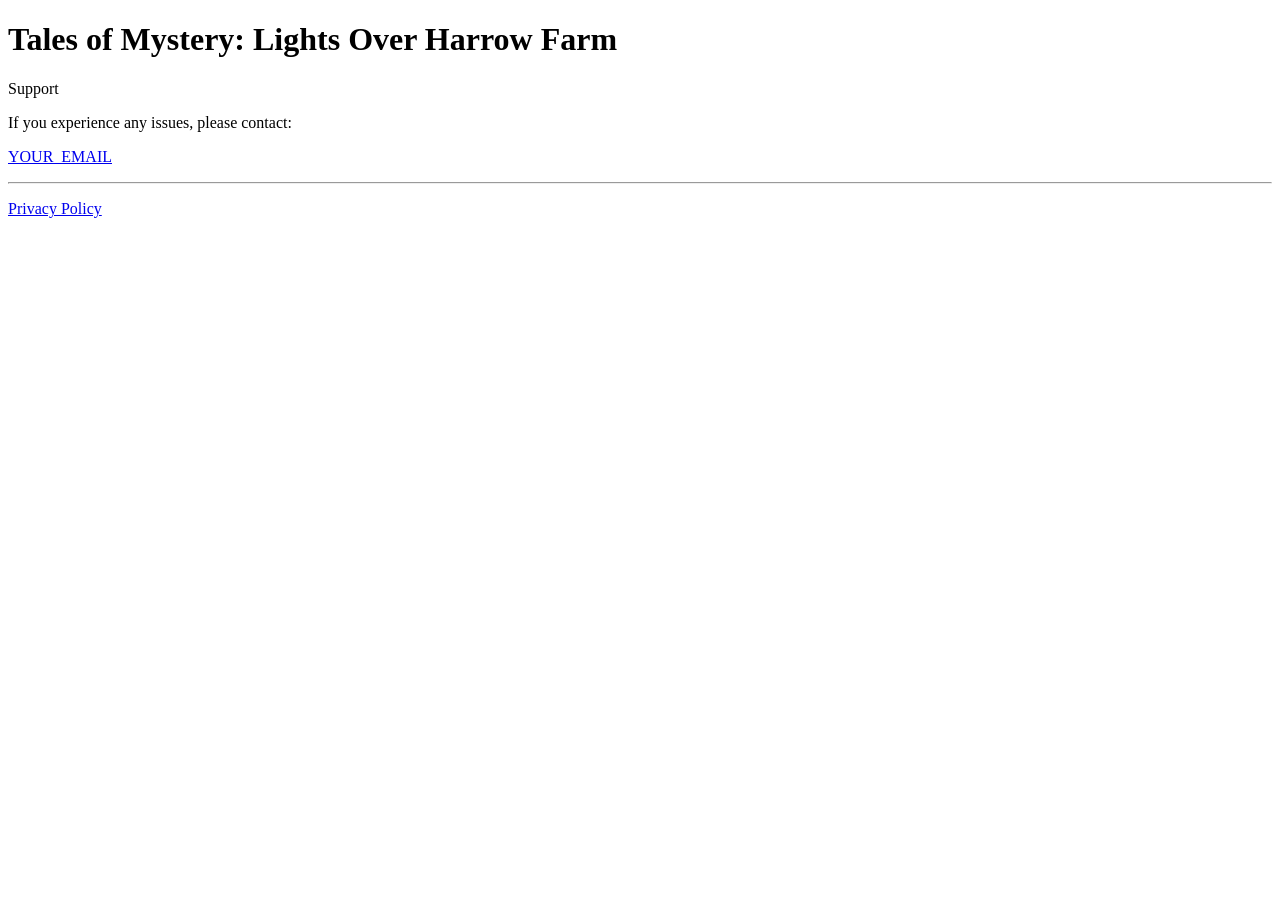
==== index.html @ 61aac612 "Update index.html" ====
<!DOCTYPE html>
<html>
<head>
<meta charset="UTF-8">
<title>Lights Over Harrow Farm Support</title>
</head>
<body>

<h1>Tales of Mystery: Lights Over Harrow Farm</h1>

<p>Support</p>

<p>If you experience any issues, please contact:</p>

<p><a href="mailto:YOUR_EMAIL">YOUR_EMAIL</a></p>

<hr>

<p><a href="privacy.html">Privacy Policy</a></p>

</body>
</html>
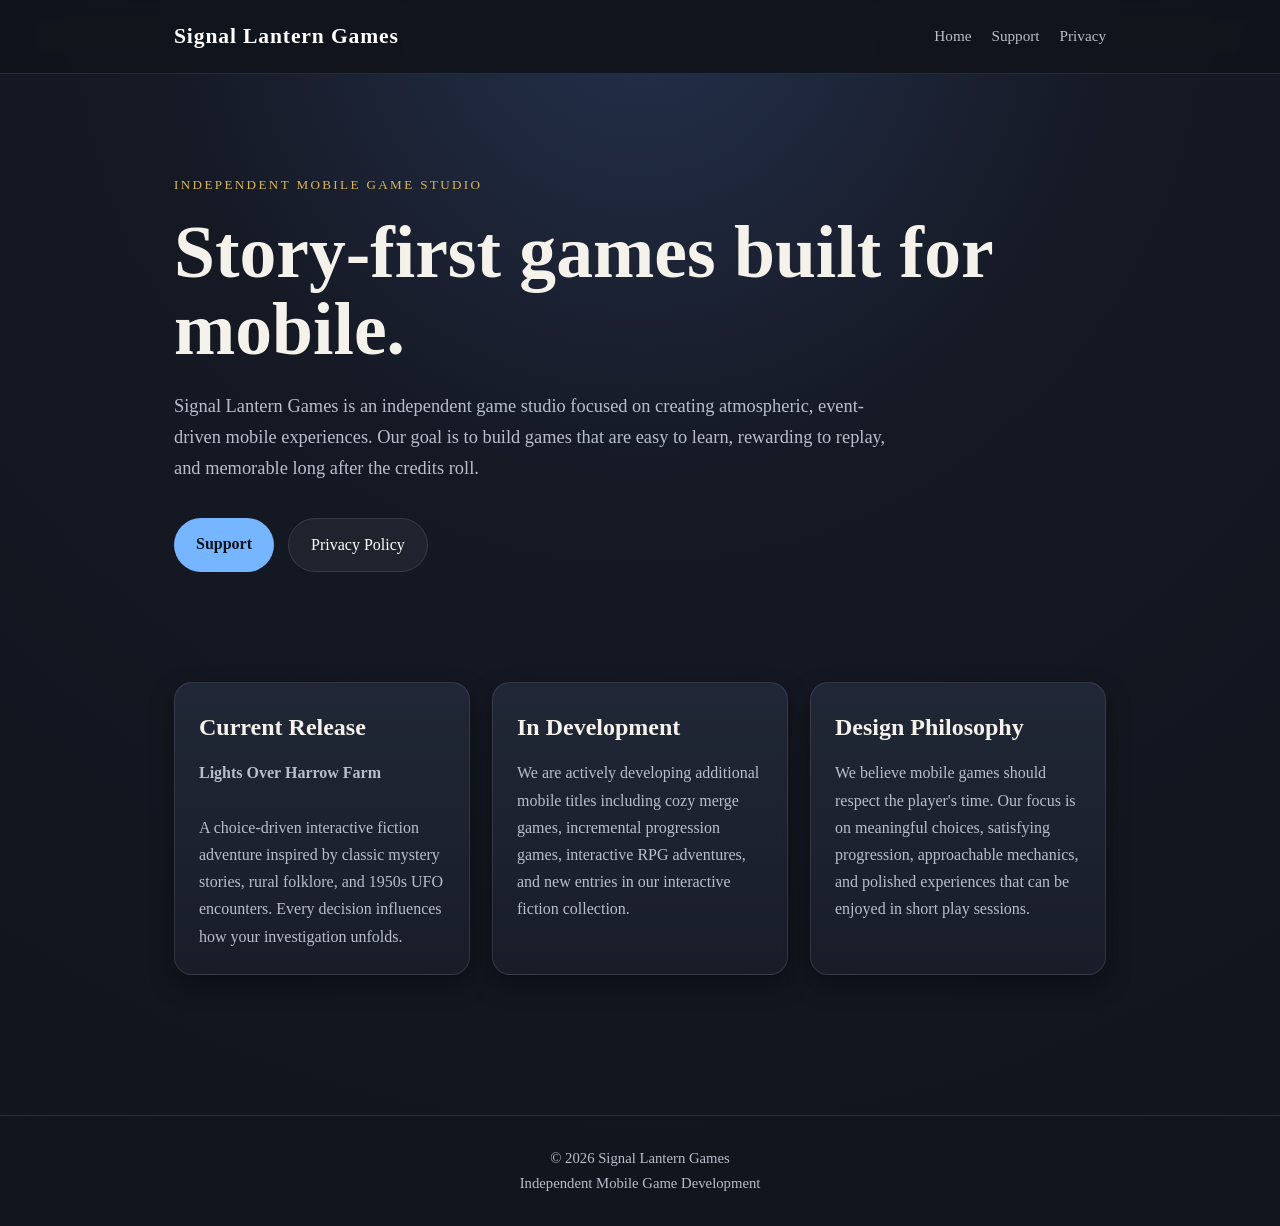
==== commit 6d7092c6: "Update index.html" ====
--- a/index.html
+++ b/index.html
@@ -1,23 +1,112 @@
 <!DOCTYPE html>
-<html>
+<html lang="en">
+
 <head>
-<meta charset="UTF-8">
-<title>Lights Over Harrow Farm Support</title>
+    <meta charset="UTF-8">
+    <meta name="viewport" content="width=device-width, initial-scale=1.0">
+
+    <title>Signal Lantern Games</title>
+
+    <link rel="stylesheet" href="styles.css">
 </head>
+
 <body>
 
-<h1>Tales of Mystery: Lights Over Harrow Farm</h1>
+    <header class="site-header">
+        <nav class="nav">
 
-<p>Support</p>
+            <a class="brand" href="index.html">
+                Signal Lantern Games
+            </a>
 
-<p>If you experience any issues, please contact:</p>
+            <div class="nav-links">
+                <a href="index.html">Home</a>
+                <a href="support.html">Support</a>
+                <a href="privacy.html">Privacy</a>
+            </div>
 
-<p><a href="mailto:YOUR_EMAIL">YOUR_EMAIL</a></p>
+        </nav>
+    </header>
 
-<hr>
+    <main class="container">
 
-<p><a href="privacy.html">Privacy Policy</a></p>
+        <section class="hero">
+
+            <div class="hero-tag">
+                Independent Mobile Game Studio
+            </div>
+
+            <h1>
+                Story-first games built for mobile.
+            </h1>
+
+            <p>
+                Signal Lantern Games is an independent game studio focused on creating
+                atmospheric, event-driven mobile experiences. Our goal is to build games
+                that are easy to learn, rewarding to replay, and memorable long after the
+                credits roll.
+            </p>
+
+            <div class="button-row">
+                <a class="button primary" href="support.html">
+                    Support
+                </a>
+
+                <a class="button" href="privacy.html">
+                    Privacy Policy
+                </a>
+            </div>
+
+        </section>
+
+        <section class="card-grid">
+
+            <article class="card">
+                <h2>Current Release</h2>
+
+                <p>
+                    <strong>Lights Over Harrow Farm</strong><br><br>
+
+                    A choice-driven interactive fiction adventure inspired by
+                    classic mystery stories, rural folklore, and 1950s UFO
+                    encounters. Every decision influences how your investigation
+                    unfolds.
+                </p>
+            </article>
+
+            <article class="card">
+                <h2>In Development</h2>
+
+                <p>
+                    We are actively developing additional mobile titles including
+                    cozy merge games, incremental progression games, interactive
+                    RPG adventures, and new entries in our interactive fiction
+                    collection.
+                </p>
+            </article>
+
+            <article class="card">
+                <h2>Design Philosophy</h2>
+
+                <p>
+                    We believe mobile games should respect the player's time.
+                    Our focus is on meaningful choices, satisfying progression,
+                    approachable mechanics, and polished experiences that can be
+                    enjoyed in short play sessions.
+                </p>
+            </article>
+
+        </section>
+
+    </main>
+
+    <footer>
+
+        © 2026 Signal Lantern Games<br>
+        Independent Mobile Game Development
+
+    </footer>
 
 </body>
+
 </html>
- 
--- a/styles.css
+++ b/styles.css
@@ -0,0 +1,286 @@
+/* ============================================================
+   Signal Lantern Games
+   Shared stylesheet
+   ============================================================ */
+
+:root {
+    --bg: #11141c;
+    --bg-alt: #181d28;
+    --panel: #202736;
+
+    --text: #f4f2ea;
+    --text-muted: #b8becb;
+
+    --accent: #76b5ff;
+    --accent-hover: #95c8ff;
+    --gold: #d8b65b;
+
+    --border: rgba(255,255,255,0.10);
+    --shadow: rgba(0,0,0,0.35);
+
+    --content-width: 980px;
+    --reading-width: 760px;
+}
+
+* {
+    margin: 0;
+    padding: 0;
+    box-sizing: border-box;
+}
+
+html {
+    scroll-behavior: smooth;
+}
+
+body {
+    font-family: Georgia, "Times New Roman", serif;
+    background:
+        radial-gradient(circle at top, #24304b 0%, #151924 35%, var(--bg) 100%);
+    color: var(--text);
+    line-height: 1.7;
+    min-height: 100vh;
+}
+
+/* ============================================================
+   Links
+   ============================================================ */
+
+a {
+    color: var(--accent);
+    text-decoration: none;
+    transition: color .2s ease;
+}
+
+a:hover {
+    color: var(--accent-hover);
+}
+
+/* ============================================================
+   Header
+   ============================================================ */
+
+.site-header {
+    border-bottom: 1px solid var(--border);
+    background: rgba(17,20,28,.92);
+    backdrop-filter: blur(8px);
+    position: sticky;
+    top: 0;
+    z-index: 100;
+}
+
+.nav {
+    max-width: var(--content-width);
+    margin: auto;
+    padding: 18px 24px;
+
+    display: flex;
+    justify-content: space-between;
+    align-items: center;
+}
+
+.brand {
+    color: white;
+    font-size: 1.35rem;
+    font-weight: bold;
+    letter-spacing: .04em;
+}
+
+.nav-links {
+    display: flex;
+    gap: 20px;
+}
+
+.nav-links a {
+    color: var(--text-muted);
+    font-size: .95rem;
+}
+
+.nav-links a:hover {
+    color: white;
+}
+
+/* ============================================================
+   Layout
+   ============================================================ */
+
+.container {
+    max-width: var(--content-width);
+    margin: auto;
+    padding: 60px 24px;
+}
+
+.reading {
+    max-width: var(--reading-width);
+}
+
+/* ============================================================
+   Hero
+   ============================================================ */
+
+.hero {
+    padding: 40px 0 60px;
+}
+
+.hero-tag {
+    color: var(--gold);
+    text-transform: uppercase;
+    letter-spacing: .18em;
+    font-size: .82rem;
+    margin-bottom: 18px;
+}
+
+.hero h1 {
+    font-size: clamp(2.4rem, 6vw, 4.6rem);
+    line-height: 1.05;
+    margin-bottom: 22px;
+}
+
+.hero p {
+    color: var(--text-muted);
+    max-width: 720px;
+    font-size: 1.15rem;
+}
+
+/* ============================================================
+   Buttons
+   ============================================================ */
+
+.button-row {
+    display: flex;
+    flex-wrap: wrap;
+    gap: 14px;
+    margin-top: 34px;
+}
+
+.button {
+    display: inline-block;
+    padding: 12px 22px;
+    border-radius: 999px;
+
+    border: 1px solid var(--border);
+
+    background: rgba(255,255,255,.05);
+
+    color: white;
+
+    transition: .2s;
+}
+
+.button:hover {
+    background: rgba(255,255,255,.10);
+}
+
+.button.primary {
+    background: var(--accent);
+    color: #071019;
+    font-weight: bold;
+    border: none;
+}
+
+.button.primary:hover {
+    background: var(--accent-hover);
+}
+
+/* ============================================================
+   Cards
+   ============================================================ */
+
+.card-grid {
+    display: grid;
+    grid-template-columns: repeat(auto-fit, minmax(260px,1fr));
+    gap: 22px;
+
+    margin-top: 50px;
+}
+
+.card {
+    background: linear-gradient(
+        180deg,
+        var(--panel),
+        var(--bg-alt)
+    );
+
+    border: 1px solid var(--border);
+
+    border-radius: 18px;
+
+    padding: 24px;
+
+    box-shadow: 0 10px 25px var(--shadow);
+}
+
+.card h2 {
+    margin-bottom: 12px;
+}
+
+.card p {
+    color: var(--text-muted);
+}
+
+/* ============================================================
+   Content Pages
+   ============================================================ */
+
+.content h1 {
+    margin-bottom: 20px;
+    font-size: 2.5rem;
+}
+
+.content h2 {
+    margin-top: 36px;
+    margin-bottom: 12px;
+}
+
+.content p,
+.content li {
+    color: var(--text-muted);
+}
+
+.content ul {
+    padding-left: 24px;
+    margin-top: 12px;
+}
+
+.content li {
+    margin-bottom: 8px;
+}
+
+/* ============================================================
+   Footer
+   ============================================================ */
+
+footer {
+    margin-top: 80px;
+
+    border-top: 1px solid var(--border);
+
+    text-align: center;
+
+    color: var(--text-muted);
+
+    padding: 30px 20px;
+
+    font-size: .92rem;
+}
+
+/* ============================================================
+   Responsive
+   ============================================================ */
+
+@media (max-width: 700px) {
+
+    .nav {
+        flex-direction: column;
+        gap: 16px;
+    }
+
+    .nav-links {
+        justify-content: center;
+        flex-wrap: wrap;
+    }
+
+    .hero h1 {
+        font-size: 2.6rem;
+    }
+
+}
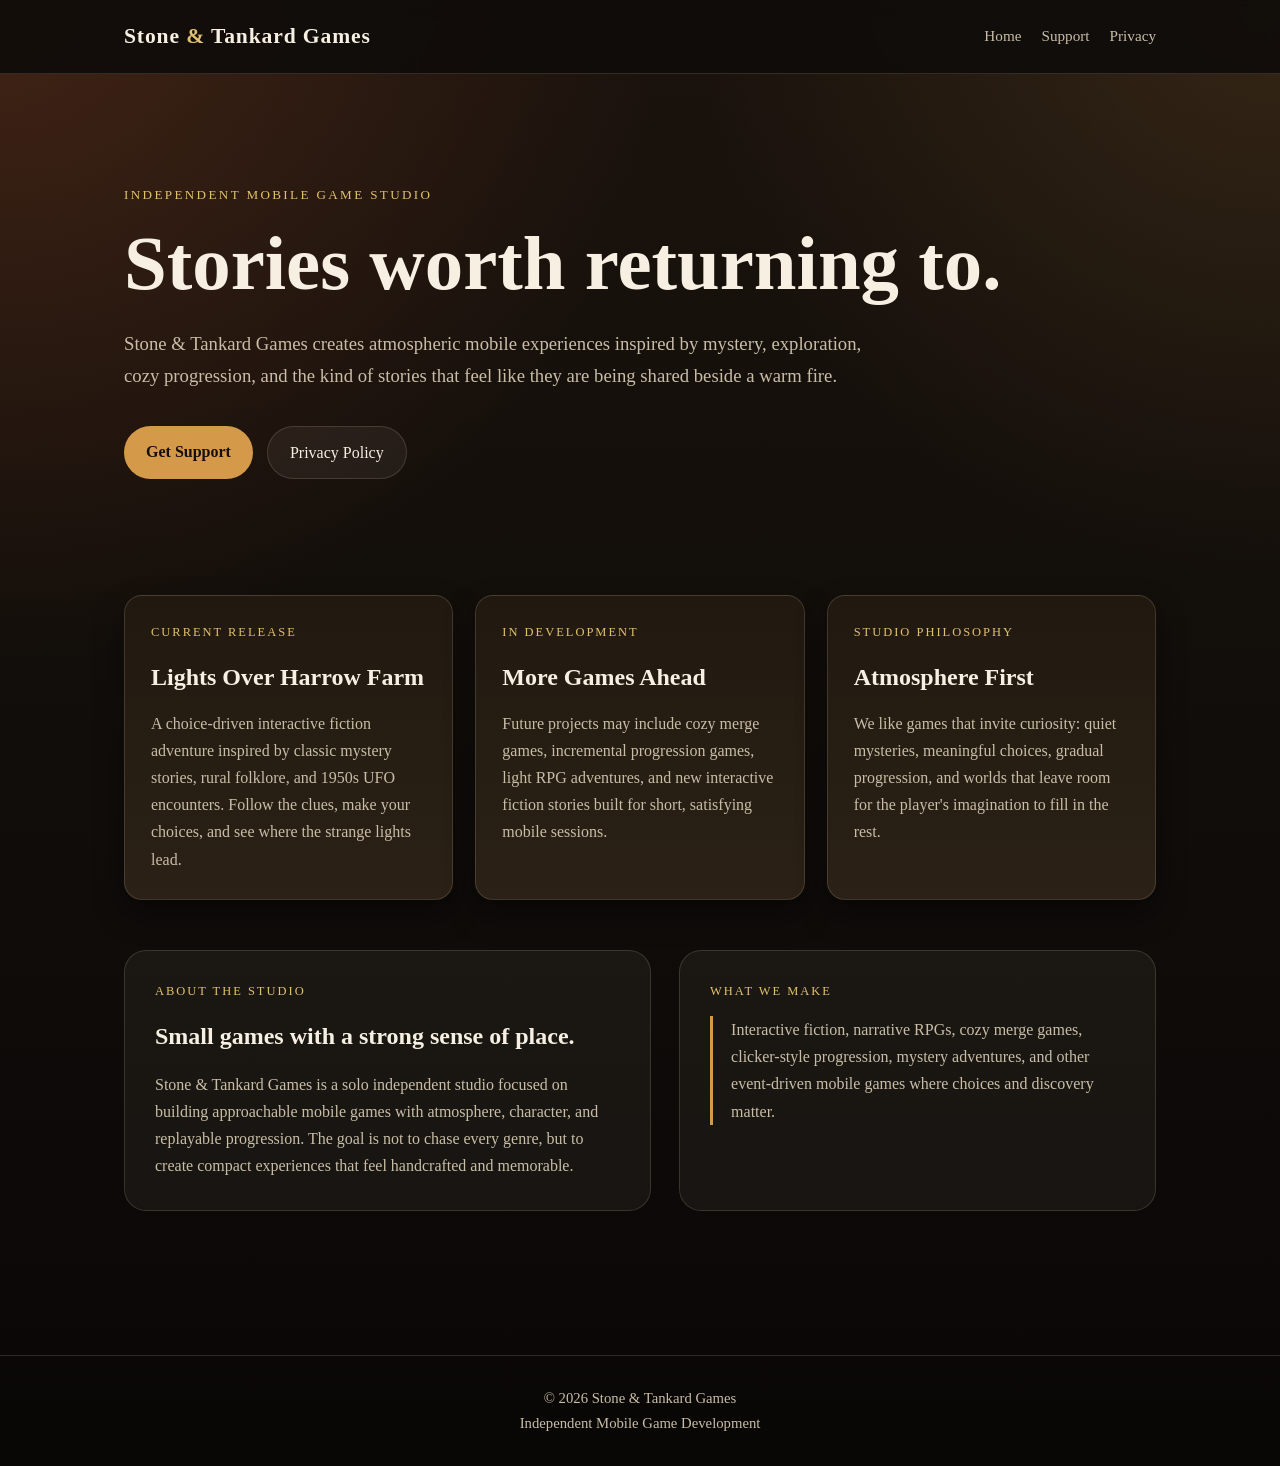
==== commit 8d98f249: "Update index.html" ====
--- a/index.html
+++ b/index.html
@@ -5,8 +5,15 @@
     <meta charset="UTF-8">
     <meta name="viewport" content="width=device-width, initial-scale=1.0">
 
-    <title>Signal Lantern Games</title>
+    <title>Stone &amp; Tankard Games | Independent Mobile Games</title>
 
+    <meta name="description" content="Stone & Tankard Games is an independent mobile game studio creating atmospheric, story-driven, and progression-focused games.">
+    <meta property="og:title" content="Stone & Tankard Games">
+    <meta property="og:description" content="Independent mobile games inspired by mystery, exploration, storytelling, and cozy progression.">
+    <meta property="og:type" content="website">
+    <meta property="og:url" content="https://stoneandtankard.com/">
+
+    <link rel="canonical" href="https://stoneandtankard.com/">
     <link rel="stylesheet" href="styles.css">
 </head>
 
@@ -16,7 +23,7 @@
         <nav class="nav">
 
             <a class="brand" href="index.html">
-                Signal Lantern Games
+                Stone <span>&amp;</span> Tankard Games
             </a>
 
             <div class="nav-links">
@@ -37,19 +44,18 @@
             </div>
 
             <h1>
-                Story-first games built for mobile.
+                Stories worth returning to.
             </h1>
 
             <p>
-                Signal Lantern Games is an independent game studio focused on creating
-                atmospheric, event-driven mobile experiences. Our goal is to build games
-                that are easy to learn, rewarding to replay, and memorable long after the
-                credits roll.
+                Stone &amp; Tankard Games creates atmospheric mobile experiences inspired by
+                mystery, exploration, cozy progression, and the kind of stories that feel
+                like they are being shared beside a warm fire.
             </p>
 
             <div class="button-row">
                 <a class="button primary" href="support.html">
-                    Support
+                    Get Support
                 </a>
 
                 <a class="button" href="privacy.html">
@@ -62,49 +68,75 @@
         <section class="card-grid">
 
             <article class="card">
-                <h2>Current Release</h2>
+                <div class="section-label">Current Release</div>
+
+                <h2>Lights Over Harrow Farm</h2>
 
                 <p>
-                    <strong>Lights Over Harrow Farm</strong><br><br>
-
-                    A choice-driven interactive fiction adventure inspired by
-                    classic mystery stories, rural folklore, and 1950s UFO
-                    encounters. Every decision influences how your investigation
-                    unfolds.
+                    A choice-driven interactive fiction adventure inspired by classic mystery
+                    stories, rural folklore, and 1950s UFO encounters. Follow the clues,
+                    make your choices, and see where the strange lights lead.
                 </p>
             </article>
 
             <article class="card">
-                <h2>In Development</h2>
+                <div class="section-label">In Development</div>
+
+                <h2>More Games Ahead</h2>
 
                 <p>
-                    We are actively developing additional mobile titles including
-                    cozy merge games, incremental progression games, interactive
-                    RPG adventures, and new entries in our interactive fiction
-                    collection.
+                    Future projects may include cozy merge games, incremental progression
+                    games, light RPG adventures, and new interactive fiction stories built
+                    for short, satisfying mobile sessions.
                 </p>
             </article>
 
             <article class="card">
-                <h2>Design Philosophy</h2>
+                <div class="section-label">Studio Philosophy</div>
+
+                <h2>Atmosphere First</h2>
 
                 <p>
-                    We believe mobile games should respect the player's time.
-                    Our focus is on meaningful choices, satisfying progression,
-                    approachable mechanics, and polished experiences that can be
-                    enjoyed in short play sessions.
+                    We like games that invite curiosity: quiet mysteries, meaningful choices,
+                    gradual progression, and worlds that leave room for the player's
+                    imagination to fill in the rest.
                 </p>
             </article>
+
+        </section>
+
+        <section class="split-section">
+
+            <div class="feature-panel">
+                <div class="section-label">About the Studio</div>
+
+                <h2>Small games with a strong sense of place.</h2>
+
+                <p>
+                    Stone &amp; Tankard Games is a solo independent studio focused on building
+                    approachable mobile games with atmosphere, character, and replayable
+                    progression. The goal is not to chase every genre, but to create compact
+                    experiences that feel handcrafted and memorable.
+                </p>
+            </div>
+
+            <div class="feature-panel">
+                <div class="section-label">What We Make</div>
+
+                <p class="callout">
+                    Interactive fiction, narrative RPGs, cozy merge games, clicker-style
+                    progression, mystery adventures, and other event-driven mobile games
+                    where choices and discovery matter.
+                </p>
+            </div>
 
         </section>
 
     </main>
 
     <footer>
-
-        © 2026 Signal Lantern Games<br>
+        © 2026 Stone &amp; Tankard Games<br>
         Independent Mobile Game Development
-
     </footer>
 
 </body>
--- a/styles.css
+++ b/styles.css
@@ -1,25 +1,27 @@
 /* ============================================================
-   Signal Lantern Games
+   Stone & Tankard Games
    Shared stylesheet
    ============================================================ */
 
 :root {
-    --bg: #11141c;
-    --bg-alt: #181d28;
-    --panel: #202736;
-
-    --text: #f4f2ea;
-    --text-muted: #b8becb;
-
-    --accent: #76b5ff;
-    --accent-hover: #95c8ff;
-    --gold: #d8b65b;
-
-    --border: rgba(255,255,255,0.10);
-    --shadow: rgba(0,0,0,0.35);
-
-    --content-width: 980px;
-    --reading-width: 760px;
+    --bg: #100d0a;
+    --bg-alt: #17120d;
+    --panel: #211910;
+    --panel-soft: #2b2116;
+
+    --text: #f6efe2;
+    --text-muted: #c9bda7;
+
+    --accent: #d49a4a;
+    --accent-hover: #efb968;
+    --gold: #e2c16f;
+    --ember: #a64f2a;
+
+    --border: rgba(255, 239, 210, 0.14);
+    --shadow: rgba(0, 0, 0, 0.42);
+
+    --content-width: 1080px;
+    --reading-width: 780px;
 }
 
 * {
@@ -35,7 +37,9 @@
 body {
     font-family: Georgia, "Times New Roman", serif;
     background:
-        radial-gradient(circle at top, #24304b 0%, #151924 35%, var(--bg) 100%);
+        radial-gradient(circle at top left, rgba(166, 79, 42, 0.28), transparent 34%),
+        radial-gradient(circle at top right, rgba(212, 154, 74, 0.14), transparent 30%),
+        linear-gradient(180deg, #1b130d 0%, var(--bg) 55%, #090706 100%);
     color: var(--text);
     line-height: 1.7;
     min-height: 100vh;
@@ -48,7 +52,7 @@
 a {
     color: var(--accent);
     text-decoration: none;
-    transition: color .2s ease;
+    transition: color 0.2s ease, background 0.2s ease, border-color 0.2s ease;
 }
 
 a:hover {
@@ -61,7 +65,7 @@
 
 .site-header {
     border-bottom: 1px solid var(--border);
-    background: rgba(17,20,28,.92);
+    background: rgba(16, 13, 10, 0.92);
     backdrop-filter: blur(8px);
     position: sticky;
     top: 0;
@@ -72,17 +76,20 @@
     max-width: var(--content-width);
     margin: auto;
     padding: 18px 24px;
-
     display: flex;
     justify-content: space-between;
     align-items: center;
 }
 
 .brand {
-    color: white;
+    color: var(--text);
     font-size: 1.35rem;
     font-weight: bold;
-    letter-spacing: .04em;
+    letter-spacing: 0.04em;
+}
+
+.brand span {
+    color: var(--gold);
 }
 
 .nav-links {
@@ -92,11 +99,11 @@
 
 .nav-links a {
     color: var(--text-muted);
-    font-size: .95rem;
+    font-size: 0.95rem;
 }
 
 .nav-links a:hover {
-    color: white;
+    color: var(--text);
 }
 
 /* ============================================================
@@ -106,39 +113,48 @@
 .container {
     max-width: var(--content-width);
     margin: auto;
-    padding: 60px 24px;
+    padding: 64px 24px;
 }
 
 .reading {
     max-width: var(--reading-width);
 }
 
+.section-label {
+    color: var(--gold);
+    text-transform: uppercase;
+    letter-spacing: 0.16em;
+    font-size: 0.78rem;
+    margin-bottom: 14px;
+}
+
 /* ============================================================
    Hero
    ============================================================ */
 
 .hero {
-    padding: 40px 0 60px;
+    padding: 46px 0 70px;
 }
 
 .hero-tag {
     color: var(--gold);
     text-transform: uppercase;
-    letter-spacing: .18em;
-    font-size: .82rem;
+    letter-spacing: 0.18em;
+    font-size: 0.82rem;
     margin-bottom: 18px;
 }
 
 .hero h1 {
-    font-size: clamp(2.4rem, 6vw, 4.6rem);
-    line-height: 1.05;
-    margin-bottom: 22px;
+    max-width: 900px;
+    font-size: clamp(2.55rem, 6vw, 4.9rem);
+    line-height: 1.04;
+    margin-bottom: 24px;
 }
 
 .hero p {
     color: var(--text-muted);
-    max-width: 720px;
-    font-size: 1.15rem;
+    max-width: 760px;
+    font-size: 1.17rem;
 }
 
 /* ============================================================
@@ -156,29 +172,26 @@
     display: inline-block;
     padding: 12px 22px;
     border-radius: 999px;
-
     border: 1px solid var(--border);
-
-    background: rgba(255,255,255,.05);
-
-    color: white;
-
-    transition: .2s;
+    background: rgba(255, 239, 210, 0.06);
+    color: var(--text);
 }
 
 .button:hover {
-    background: rgba(255,255,255,.10);
+    background: rgba(255, 239, 210, 0.11);
+    border-color: rgba(255, 239, 210, 0.26);
 }
 
 .button.primary {
     background: var(--accent);
-    color: #071019;
+    color: #160f09;
     font-weight: bold;
     border: none;
 }
 
 .button.primary:hover {
     background: var(--accent-hover);
+    color: #160f09;
 }
 
 /* ============================================================
@@ -187,33 +200,62 @@
 
 .card-grid {
     display: grid;
-    grid-template-columns: repeat(auto-fit, minmax(260px,1fr));
+    grid-template-columns: repeat(auto-fit, minmax(260px, 1fr));
     gap: 22px;
-
-    margin-top: 50px;
+    margin-top: 46px;
 }
 
 .card {
-    background: linear-gradient(
-        180deg,
-        var(--panel),
-        var(--bg-alt)
-    );
-
+    background: linear-gradient(180deg, var(--panel), var(--panel-soft));
     border: 1px solid var(--border);
-
     border-radius: 18px;
-
-    padding: 24px;
-
-    box-shadow: 0 10px 25px var(--shadow);
+    padding: 26px;
+    box-shadow: 0 14px 30px var(--shadow);
 }
 
 .card h2 {
     margin-bottom: 12px;
+    color: var(--text);
 }
 
 .card p {
+    color: var(--text-muted);
+}
+
+.card strong {
+    color: var(--text);
+}
+
+/* ============================================================
+   Feature Sections
+   ============================================================ */
+
+.split-section {
+    display: grid;
+    grid-template-columns: minmax(0, 1.05fr) minmax(260px, 0.95fr);
+    gap: 28px;
+    align-items: stretch;
+    margin-top: 50px;
+}
+
+.feature-panel {
+    background: rgba(255, 239, 210, 0.05);
+    border: 1px solid var(--border);
+    border-radius: 22px;
+    padding: 30px;
+}
+
+.feature-panel h2 {
+    margin-bottom: 14px;
+}
+
+.feature-panel p {
+    color: var(--text-muted);
+}
+
+.callout {
+    border-left: 3px solid var(--accent);
+    padding-left: 18px;
     color: var(--text-muted);
 }
 
@@ -223,7 +265,8 @@
 
 .content h1 {
     margin-bottom: 20px;
-    font-size: 2.5rem;
+    font-size: clamp(2.2rem, 5vw, 3.1rem);
+    line-height: 1.1;
 }
 
 .content h2 {
@@ -251,24 +294,18 @@
 
 footer {
     margin-top: 80px;
-
     border-top: 1px solid var(--border);
-
     text-align: center;
-
-    color: var(--text-muted);
-
+    color: var(--text-muted);
     padding: 30px 20px;
-
-    font-size: .92rem;
+    font-size: 0.92rem;
 }
 
 /* ============================================================
    Responsive
    ============================================================ */
 
-@media (max-width: 700px) {
-
+@media (max-width: 760px) {
     .nav {
         flex-direction: column;
         gap: 16px;
@@ -279,8 +316,15 @@
         flex-wrap: wrap;
     }
 
+    .hero {
+        padding-top: 28px;
+    }
+
     .hero h1 {
-        font-size: 2.6rem;
-    }
-
-}
+        font-size: 2.55rem;
+    }
+
+    .split-section {
+        grid-template-columns: 1fr;
+    }
+}
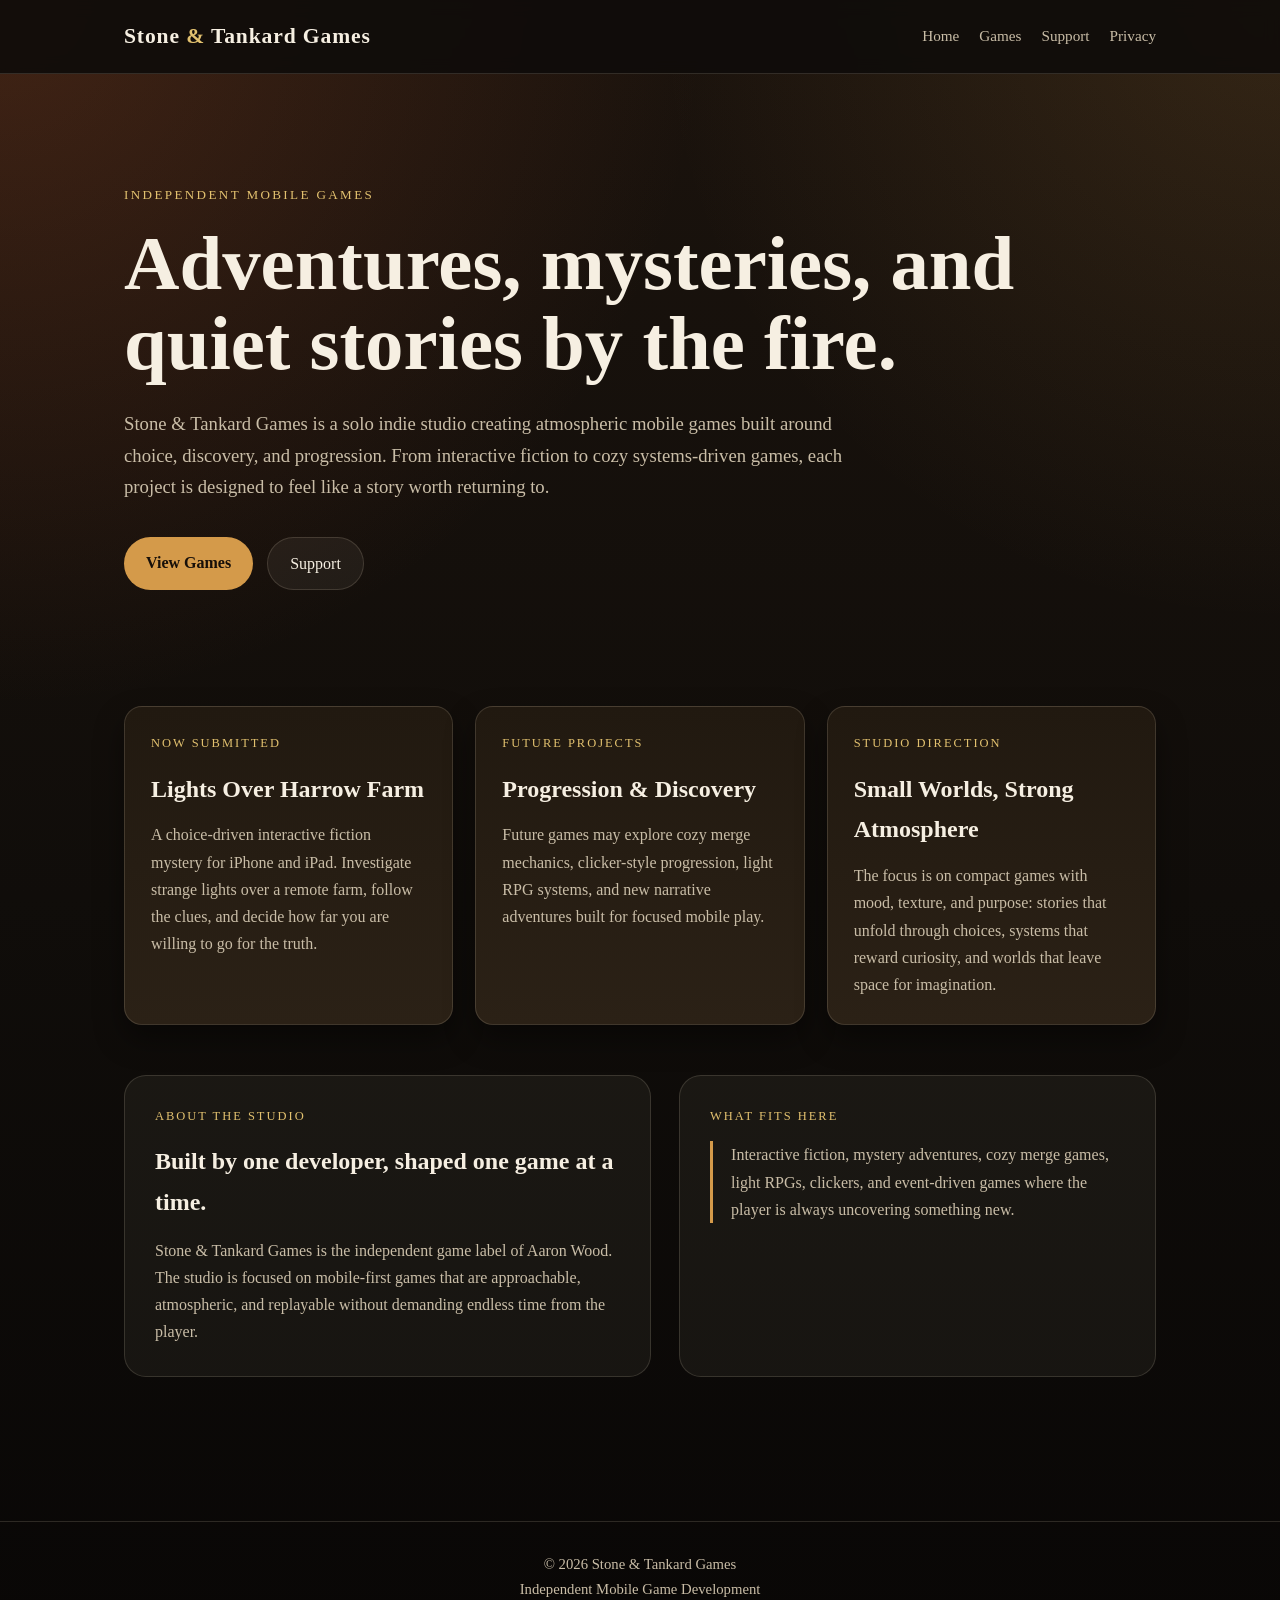
==== commit 72990a4d: "Update index.html" ====
--- a/index.html
+++ b/index.html
@@ -7,9 +7,9 @@
 
     <title>Stone &amp; Tankard Games | Independent Mobile Games</title>
 
-    <meta name="description" content="Stone & Tankard Games is an independent mobile game studio creating atmospheric, story-driven, and progression-focused games.">
+    <meta name="description" content="Stone & Tankard Games is an independent mobile game studio creating atmospheric, story-driven, and progression-focused games for mobile.">
     <meta property="og:title" content="Stone & Tankard Games">
-    <meta property="og:description" content="Independent mobile games inspired by mystery, exploration, storytelling, and cozy progression.">
+    <meta property="og:description" content="Atmospheric mobile games inspired by mystery, exploration, storytelling, and cozy progression.">
     <meta property="og:type" content="website">
     <meta property="og:url" content="https://stoneandtankard.com/">
 
@@ -21,85 +21,81 @@
 
     <header class="site-header">
         <nav class="nav">
-
             <a class="brand" href="index.html">
                 Stone <span>&amp;</span> Tankard Games
             </a>
 
             <div class="nav-links">
                 <a href="index.html">Home</a>
+                <a href="#games">Games</a>
                 <a href="support.html">Support</a>
                 <a href="privacy.html">Privacy</a>
             </div>
-
         </nav>
     </header>
 
     <main class="container">
 
         <section class="hero">
-
             <div class="hero-tag">
-                Independent Mobile Game Studio
+                Independent Mobile Games
             </div>
 
             <h1>
-                Stories worth returning to.
+                Adventures, mysteries, and quiet stories by the fire.
             </h1>
 
             <p>
-                Stone &amp; Tankard Games creates atmospheric mobile experiences inspired by
-                mystery, exploration, cozy progression, and the kind of stories that feel
-                like they are being shared beside a warm fire.
+                Stone &amp; Tankard Games is a solo indie studio creating atmospheric mobile games
+                built around choice, discovery, and progression. From interactive fiction to cozy
+                systems-driven games, each project is designed to feel like a story worth returning to.
             </p>
 
             <div class="button-row">
-                <a class="button primary" href="support.html">
-                    Get Support
+                <a class="button primary" href="#games">
+                    View Games
                 </a>
 
-                <a class="button" href="privacy.html">
-                    Privacy Policy
+                <a class="button" href="support.html">
+                    Support
                 </a>
             </div>
-
         </section>
 
-        <section class="card-grid">
+        <section id="games" class="card-grid">
 
             <article class="card">
-                <div class="section-label">Current Release</div>
+                <div class="section-label">Now Submitted</div>
 
                 <h2>Lights Over Harrow Farm</h2>
 
                 <p>
-                    A choice-driven interactive fiction adventure inspired by classic mystery
-                    stories, rural folklore, and 1950s UFO encounters. Follow the clues,
-                    make your choices, and see where the strange lights lead.
+                    A choice-driven interactive fiction mystery for iPhone and iPad.
+                    Investigate strange lights over a remote farm, follow the clues,
+                    and decide how far you are willing to go for the truth.
                 </p>
             </article>
 
             <article class="card">
-                <div class="section-label">In Development</div>
+                <div class="section-label">Future Projects</div>
 
-                <h2>More Games Ahead</h2>
+                <h2>Progression &amp; Discovery</h2>
 
                 <p>
-                    Future projects may include cozy merge games, incremental progression
-                    games, light RPG adventures, and new interactive fiction stories built
-                    for short, satisfying mobile sessions.
+                    Future games may explore cozy merge mechanics, clicker-style progression,
+                    light RPG systems, and new narrative adventures built for focused mobile play.
                 </p>
             </article>
 
             <article class="card">
-                <div class="section-label">Studio Philosophy</div>
+                <div class="section-label">Studio Direction</div>
 
-                <h2>Atmosphere First</h2>
+                <h2>Small Worlds, Strong Atmosphere</h2>
 
                 <p>
-                    We like games that invite curiosity: quiet mysteries, meaningful choices,
-                    gradual progression, and worlds that leave room for the player's
-                    imagination to fill in the rest.
+                    The focus is on compact games with mood, texture, and purpose:
+                    stories that unfold through choices, systems that reward curiosity,
+                    and worlds that leave space for imagination.
                 </p>
             </article>
 
@@ -110,23 +106,22 @@
             <div class="feature-panel">
                 <div class="section-label">About the Studio</div>
 
-                <h2>Small games with a strong sense of place.</h2>
+                <h2>Built by one developer, shaped one game at a time.</h2>
 
                 <p>
-                    Stone &amp; Tankard Games is a solo independent studio focused on building
-                    approachable mobile games with atmosphere, character, and replayable
-                    progression. The goal is not to chase every genre, but to create compact
-                    experiences that feel handcrafted and memorable.
+                    Stone &amp; Tankard Games is the independent game label of Aaron Wood.
+                    The studio is focused on mobile-first games that are approachable,
+                    atmospheric, and replayable without demanding endless time from the player.
                 </p>
             </div>
 
             <div class="feature-panel">
-                <div class="section-label">What We Make</div>
+                <div class="section-label">What Fits Here</div>
 
                 <p class="callout">
-                    Interactive fiction, narrative RPGs, cozy merge games, clicker-style
-                    progression, mystery adventures, and other event-driven mobile games
-                    where choices and discovery matter.
+                    Interactive fiction, mystery adventures, cozy merge games, light RPGs,
+                    clickers, and event-driven games where the player is always uncovering
+                    something new.
                 </p>
             </div>
 
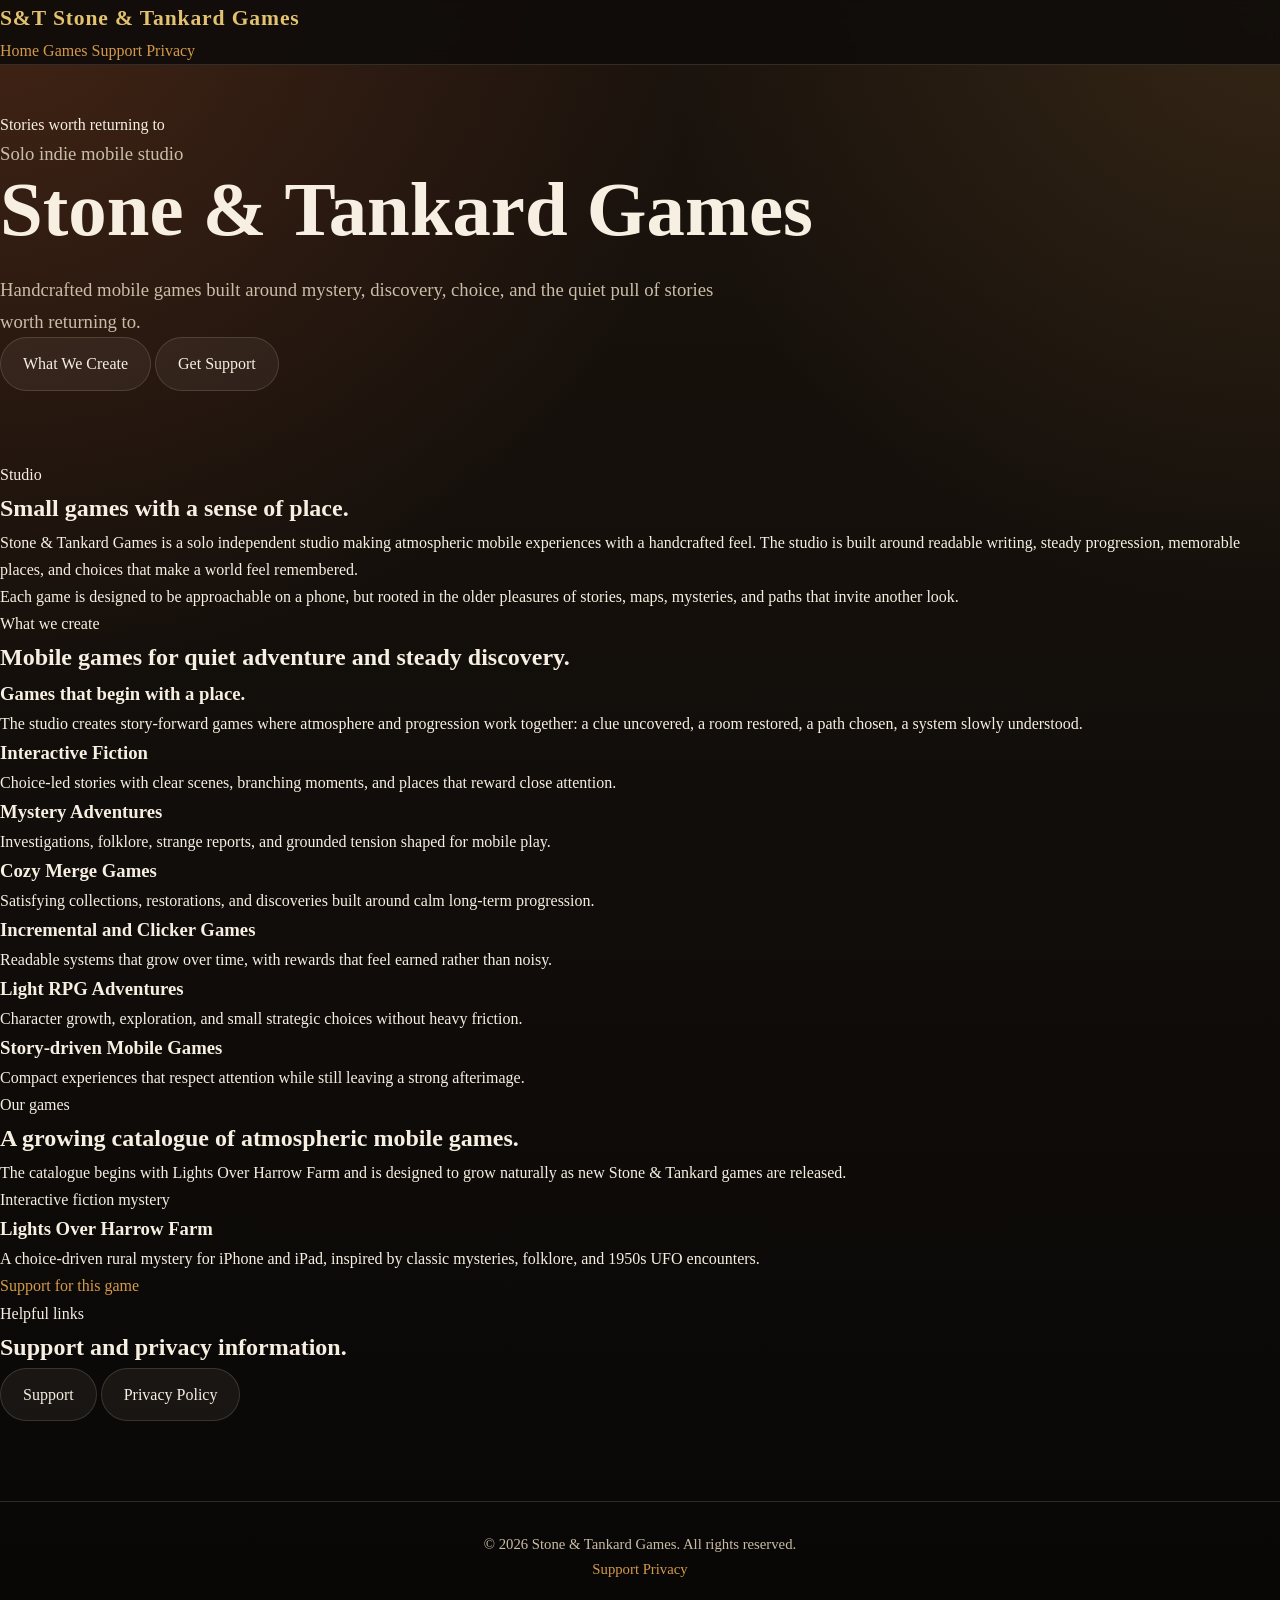
==== commit 73172d19: "Update index.html" ====
--- a/index.html
+++ b/index.html
@@ -1,139 +1,159 @@
-<!DOCTYPE html>
+<!doctype html>
 <html lang="en">
+<head>
+  <meta charset="utf-8">
+  <meta name="viewport" content="width=device-width, initial-scale=1">
+  <title>Stone &amp; Tankard Games | Indie Mobile Games</title>
+  <meta name="description" content="Stone &amp; Tankard Games is a solo indie mobile game studio creating atmospheric, story-driven games about mystery, discovery, choice, and progression.">
+  <link rel="canonical" href="https://stoneandtankard.com/">
+  <meta property="og:title" content="Stone &amp; Tankard Games">
+  <meta property="og:description" content="Atmospheric, handcrafted mobile games about mystery, discovery, choice, and quiet adventure.">
+  <meta property="og:type" content="website">
+  <meta property="og:url" content="https://stoneandtankard.com/">
+  <link rel="stylesheet" href="styles.css">
+</head>
+<body>
+  <header class="site-header">
+    <a class="brand" href="index.html" aria-label="Stone &amp; Tankard Games home">
+      <span class="brand-mark" aria-hidden="true">S&amp;T</span>
+      <span class="brand-text">Stone &amp; Tankard Games</span>
+    </a>
+    <nav class="site-nav" aria-label="Primary navigation">
+      <a href="index.html" aria-current="page">Home</a>
+      <a href="#games">Games</a>
+      <a href="support.html">Support</a>
+      <a href="privacy.html">Privacy</a>
+    </nav>
+  </header>
 
-<head>
-    <meta charset="UTF-8">
-    <meta name="viewport" content="width=device-width, initial-scale=1.0">
+  <main>
+    <section class="hero">
+      <div class="hero-visual" aria-hidden="true">
+        <span class="stone-line stone-line-one"></span>
+        <span class="stone-line stone-line-two"></span>
+        <span class="stone-line stone-line-three"></span>
+        <span class="hero-map">
+          <span class="map-rule map-rule-one"></span>
+          <span class="map-rule map-rule-two"></span>
+          <span class="map-route"></span>
+          <span class="map-pin map-pin-one"></span>
+          <span class="map-pin map-pin-two"></span>
+        </span>
+        <span class="hero-seal">Stories worth returning to</span>
+        <span class="ember ember-one"></span>
+        <span class="ember ember-two"></span>
+        <span class="ember ember-three"></span>
+      </div>
+      <div class="hero-content">
+        <p class="eyebrow">Solo indie mobile studio</p>
+        <h1>Stone &amp; Tankard Games</h1>
+        <p class="hero-copy">Handcrafted mobile games built around mystery, discovery, choice, and the quiet pull of stories worth returning to.</p>
+        <div class="hero-actions" aria-label="Main links">
+          <a class="button button-primary" href="#create">What We Create</a>
+          <a class="button button-secondary" href="support.html">Get Support</a>
+        </div>
+      </div>
+    </section>
 
-    <title>Stone &amp; Tankard Games | Independent Mobile Games</title>
+    <section class="section intro-section" aria-labelledby="studio-heading">
+      <div class="section-grid">
+        <div>
+          <p class="eyebrow">Studio</p>
+          <h2 id="studio-heading">Small games with a sense of place.</h2>
+        </div>
+        <div class="stacked-copy">
+          <p>Stone &amp; Tankard Games is a solo independent studio making atmospheric mobile experiences with a handcrafted feel. The studio is built around readable writing, steady progression, memorable places, and choices that make a world feel remembered.</p>
+          <p>Each game is designed to be approachable on a phone, but rooted in the older pleasures of stories, maps, mysteries, and paths that invite another look.</p>
+        </div>
+      </div>
+    </section>
 
-    <meta name="description" content="Stone & Tankard Games is an independent mobile game studio creating atmospheric, story-driven, and progression-focused games for mobile.">
-    <meta property="og:title" content="Stone & Tankard Games">
-    <meta property="og:description" content="Atmospheric mobile games inspired by mystery, exploration, storytelling, and cozy progression.">
-    <meta property="og:type" content="website">
-    <meta property="og:url" content="https://stoneandtankard.com/">
+    <section class="section create-section" id="create" aria-labelledby="create-heading">
+      <div class="section-heading">
+        <p class="eyebrow">What we create</p>
+        <h2 id="create-heading">Mobile games for quiet adventure and steady discovery.</h2>
+      </div>
+      <div class="create-layout">
+        <article class="create-lead">
+          <h3>Games that begin with a place.</h3>
+          <p>The studio creates story-forward games where atmosphere and progression work together: a clue uncovered, a room restored, a path chosen, a system slowly understood.</p>
+        </article>
+        <div class="create-list" aria-label="Game types Stone &amp; Tankard Games creates">
+          <article>
+            <h3>Interactive Fiction</h3>
+            <p>Choice-led stories with clear scenes, branching moments, and places that reward close attention.</p>
+          </article>
+          <article>
+            <h3>Mystery Adventures</h3>
+            <p>Investigations, folklore, strange reports, and grounded tension shaped for mobile play.</p>
+          </article>
+          <article>
+            <h3>Cozy Merge Games</h3>
+            <p>Satisfying collections, restorations, and discoveries built around calm long-term progression.</p>
+          </article>
+          <article>
+            <h3>Incremental and Clicker Games</h3>
+            <p>Readable systems that grow over time, with rewards that feel earned rather than noisy.</p>
+          </article>
+          <article>
+            <h3>Light RPG Adventures</h3>
+            <p>Character growth, exploration, and small strategic choices without heavy friction.</p>
+          </article>
+          <article>
+            <h3>Story-driven Mobile Games</h3>
+            <p>Compact experiences that respect attention while still leaving a strong afterimage.</p>
+          </article>
+        </div>
+      </div>
+    </section>
 
-    <link rel="canonical" href="https://stoneandtankard.com/">
-    <link rel="stylesheet" href="styles.css">
-</head>
+    <section class="section games-section" id="games" aria-labelledby="games-heading">
+      <div class="section-grid games-intro">
+        <div>
+          <p class="eyebrow">Our games</p>
+          <h2 id="games-heading">A growing catalogue of atmospheric mobile games.</h2>
+        </div>
+        <p>The catalogue begins with Lights Over Harrow Farm and is designed to grow naturally as new Stone &amp; Tankard games are released.</p>
+      </div>
+      <div class="games-catalogue">
+        <article class="game-card">
+          <div class="game-card-art" aria-hidden="true">
+            <span class="horizon"></span>
+            <span class="field-row field-row-one"></span>
+            <span class="field-row field-row-two"></span>
+            <span class="farmhouse"></span>
+            <span class="window-light"></span>
+            <span class="sky-light sky-light-one"></span>
+            <span class="sky-light sky-light-two"></span>
+          </div>
+          <div class="game-card-copy">
+            <p class="label">Interactive fiction mystery</p>
+            <h3>Lights Over Harrow Farm</h3>
+            <p>A choice-driven rural mystery for iPhone and iPad, inspired by classic mysteries, folklore, and 1950s UFO encounters.</p>
+            <a class="text-link" href="support.html">Support for this game</a>
+          </div>
+        </article>
+      </div>
+    </section>
 
-<body>
+    <section class="section cta-section" aria-labelledby="links-heading">
+      <div>
+        <p class="eyebrow">Helpful links</p>
+        <h2 id="links-heading">Support and privacy information.</h2>
+      </div>
+      <div class="cta-links">
+        <a class="button button-primary" href="support.html">Support</a>
+        <a class="button button-secondary" href="privacy.html">Privacy Policy</a>
+      </div>
+    </section>
+  </main>
 
-    <header class="site-header">
-        <nav class="nav">
-            <a class="brand" href="index.html">
-                Stone <span>&amp;</span> Tankard Games
-            </a>
-
-            <div class="nav-links">
-                <a href="index.html">Home</a>
-                <a href="#games">Games</a>
-                <a href="support.html">Support</a>
-                <a href="privacy.html">Privacy</a>
-            </div>
-        </nav>
-    </header>
-
-    <main class="container">
-
-        <section class="hero">
-            <div class="hero-tag">
-                Independent Mobile Games
-            </div>
-
-            <h1>
-                Adventures, mysteries, and quiet stories by the fire.
-            </h1>
-
-            <p>
-                Stone &amp; Tankard Games is a solo indie studio creating atmospheric mobile games
-                built around choice, discovery, and progression. From interactive fiction to cozy
-                systems-driven games, each project is designed to feel like a story worth returning to.
-            </p>
-
-            <div class="button-row">
-                <a class="button primary" href="#games">
-                    View Games
-                </a>
-
-                <a class="button" href="support.html">
-                    Support
-                </a>
-            </div>
-        </section>
-
-        <section id="games" class="card-grid">
-
-            <article class="card">
-                <div class="section-label">Now Submitted</div>
-
-                <h2>Lights Over Harrow Farm</h2>
-
-                <p>
-                    A choice-driven interactive fiction mystery for iPhone and iPad.
-                    Investigate strange lights over a remote farm, follow the clues,
-                    and decide how far you are willing to go for the truth.
-                </p>
-            </article>
-
-            <article class="card">
-                <div class="section-label">Future Projects</div>
-
-                <h2>Progression &amp; Discovery</h2>
-
-                <p>
-                    Future games may explore cozy merge mechanics, clicker-style progression,
-                    light RPG systems, and new narrative adventures built for focused mobile play.
-                </p>
-            </article>
-
-            <article class="card">
-                <div class="section-label">Studio Direction</div>
-
-                <h2>Small Worlds, Strong Atmosphere</h2>
-
-                <p>
-                    The focus is on compact games with mood, texture, and purpose:
-                    stories that unfold through choices, systems that reward curiosity,
-                    and worlds that leave space for imagination.
-                </p>
-            </article>
-
-        </section>
-
-        <section class="split-section">
-
-            <div class="feature-panel">
-                <div class="section-label">About the Studio</div>
-
-                <h2>Built by one developer, shaped one game at a time.</h2>
-
-                <p>
-                    Stone &amp; Tankard Games is the independent game label of Aaron Wood.
-                    The studio is focused on mobile-first games that are approachable,
-                    atmospheric, and replayable without demanding endless time from the player.
-                </p>
-            </div>
-
-            <div class="feature-panel">
-                <div class="section-label">What Fits Here</div>
-
-                <p class="callout">
-                    Interactive fiction, mystery adventures, cozy merge games, light RPGs,
-                    clickers, and event-driven games where the player is always uncovering
-                    something new.
-                </p>
-            </div>
-
-        </section>
-
-    </main>
-
-    <footer>
-        © 2026 Stone &amp; Tankard Games<br>
-        Independent Mobile Game Development
-    </footer>
-
+  <footer class="site-footer">
+    <p>&copy; 2026 Stone &amp; Tankard Games. All rights reserved.</p>
+    <nav aria-label="Footer navigation">
+      <a href="support.html">Support</a>
+      <a href="privacy.html">Privacy</a>
+    </nav>
+  </footer>
 </body>
-
 </html>
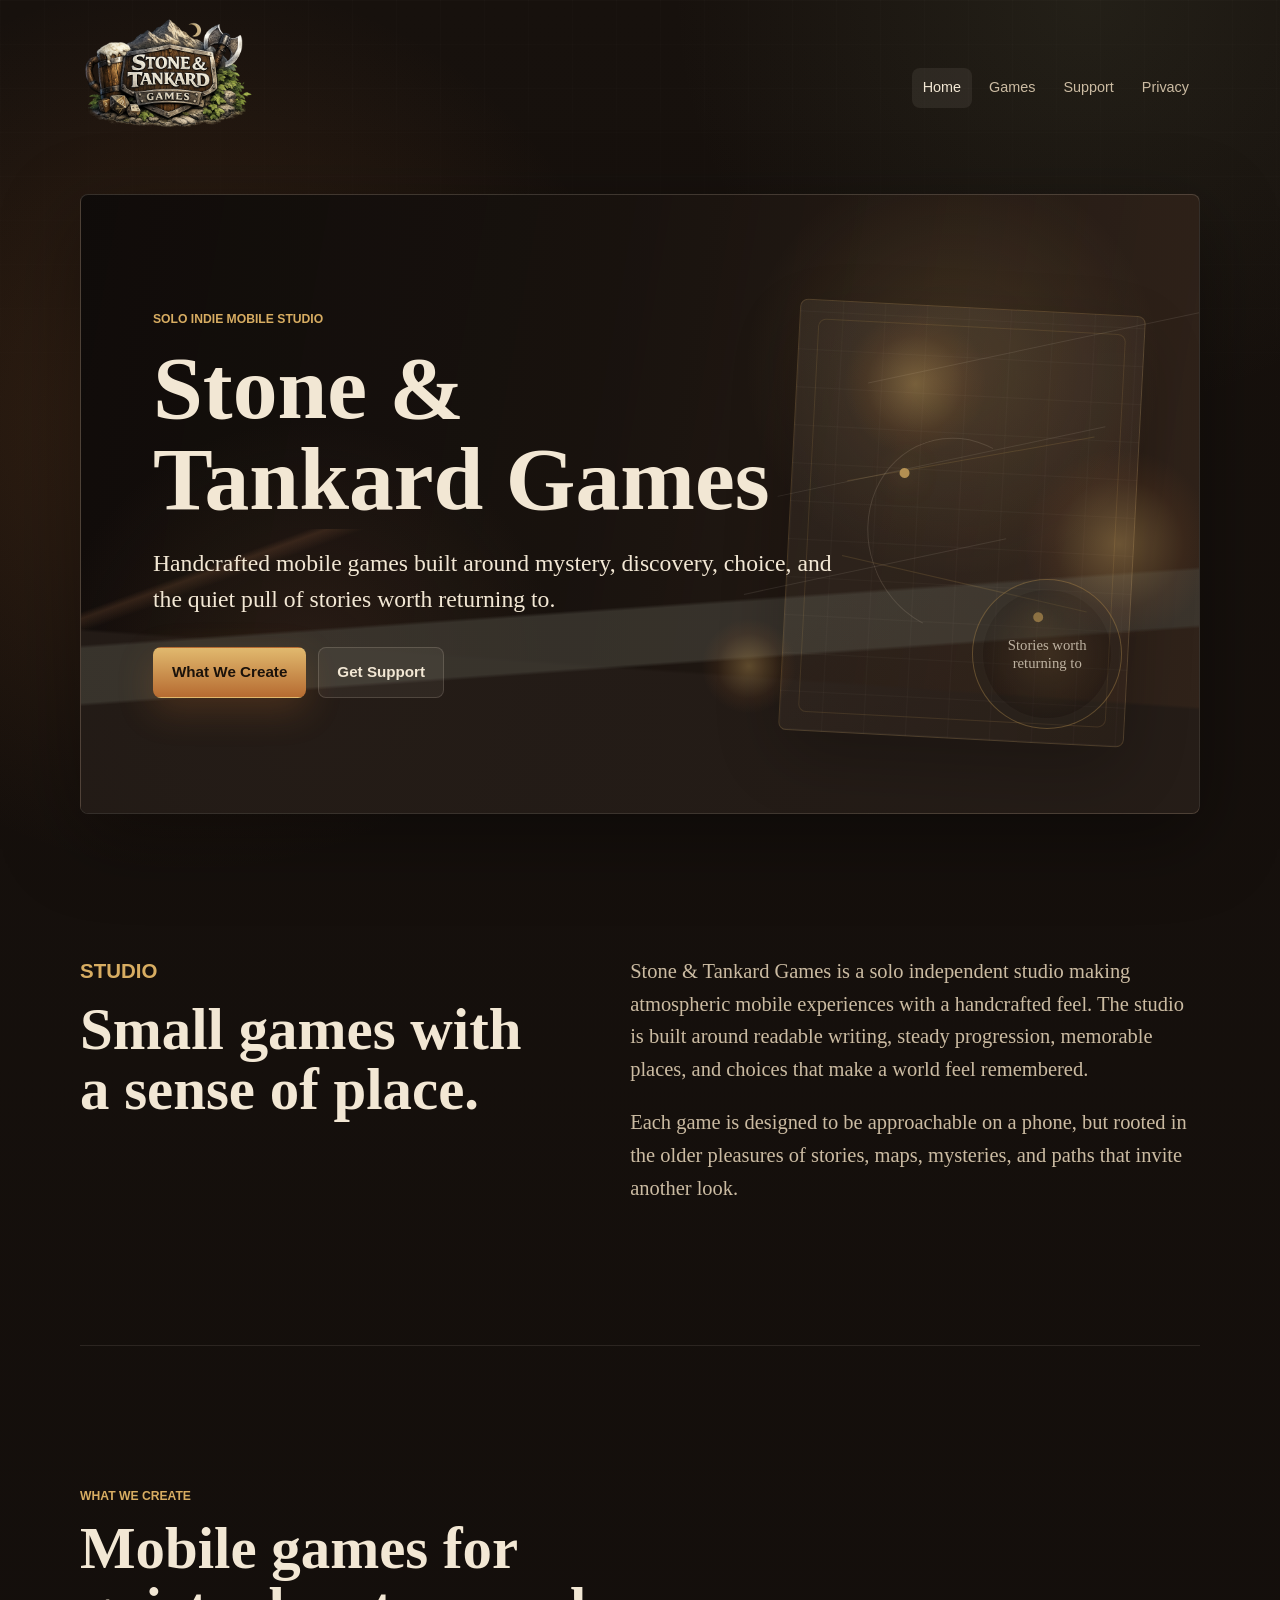
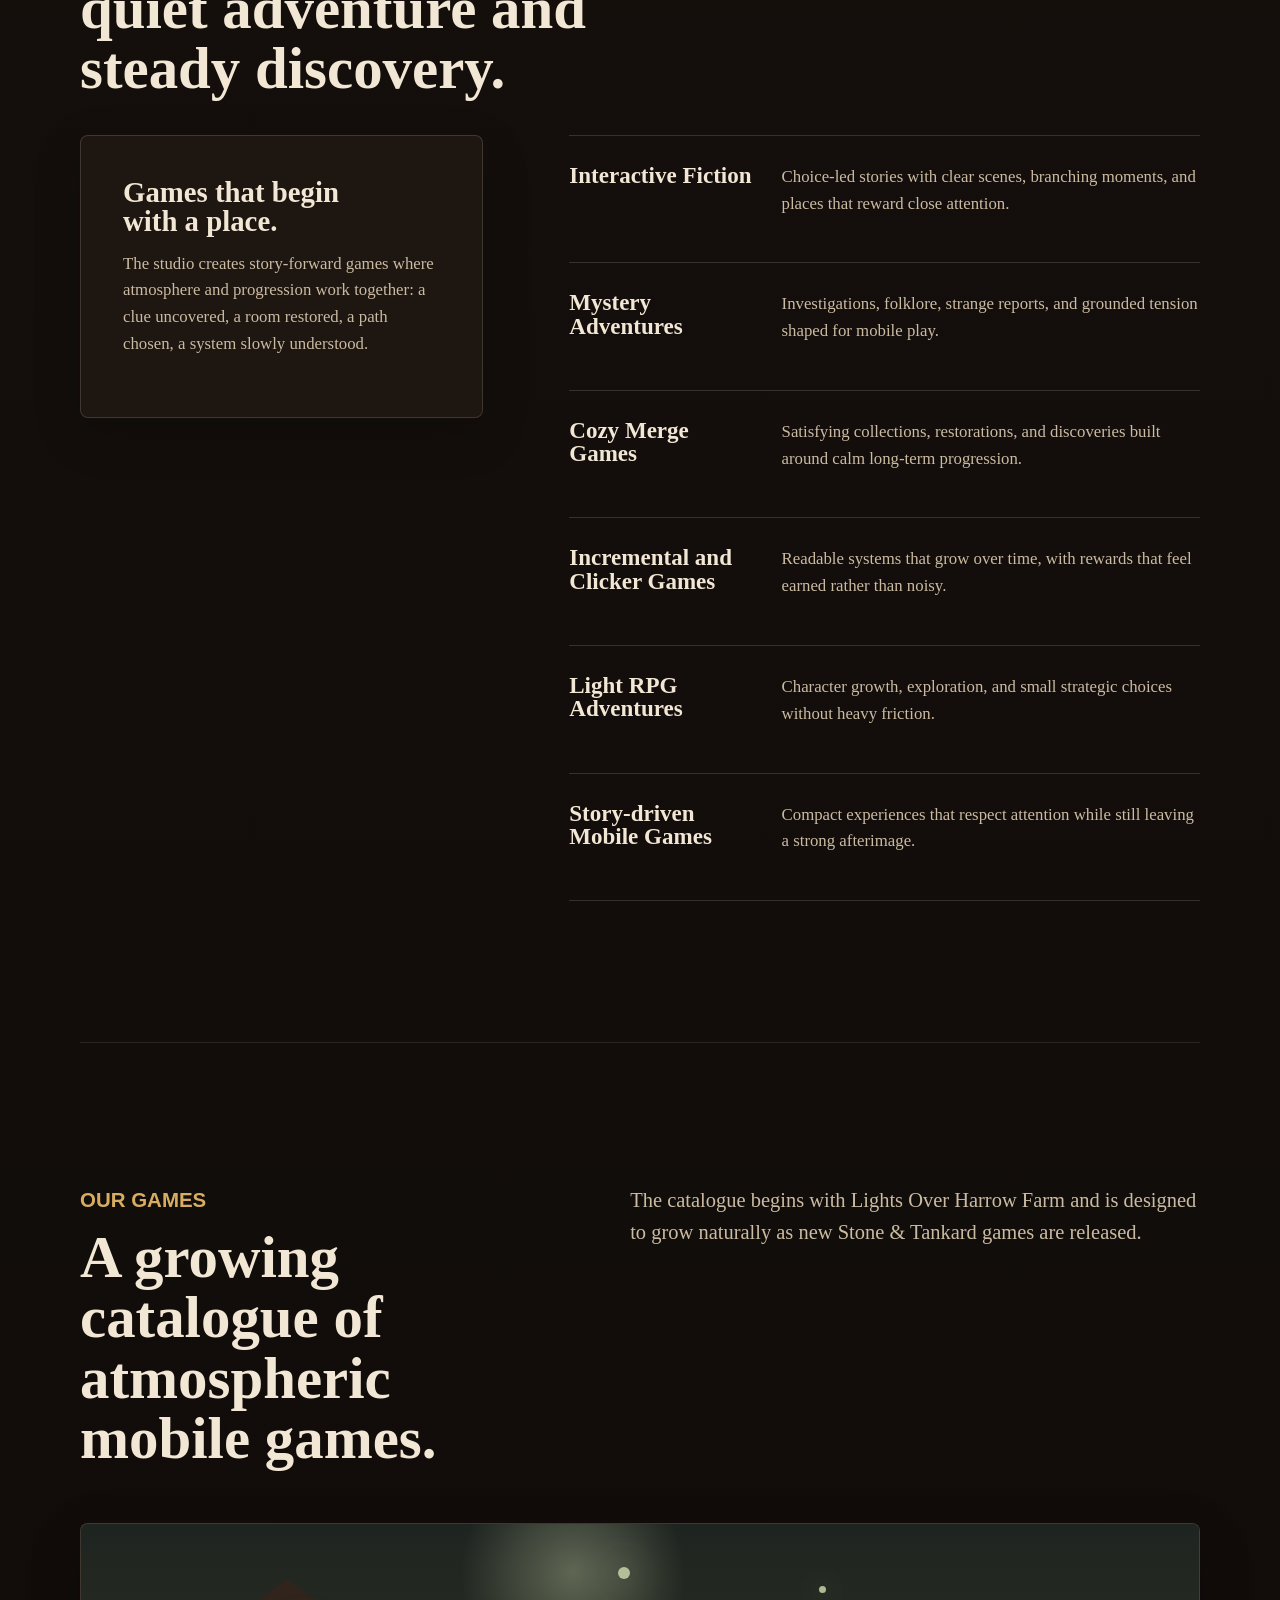
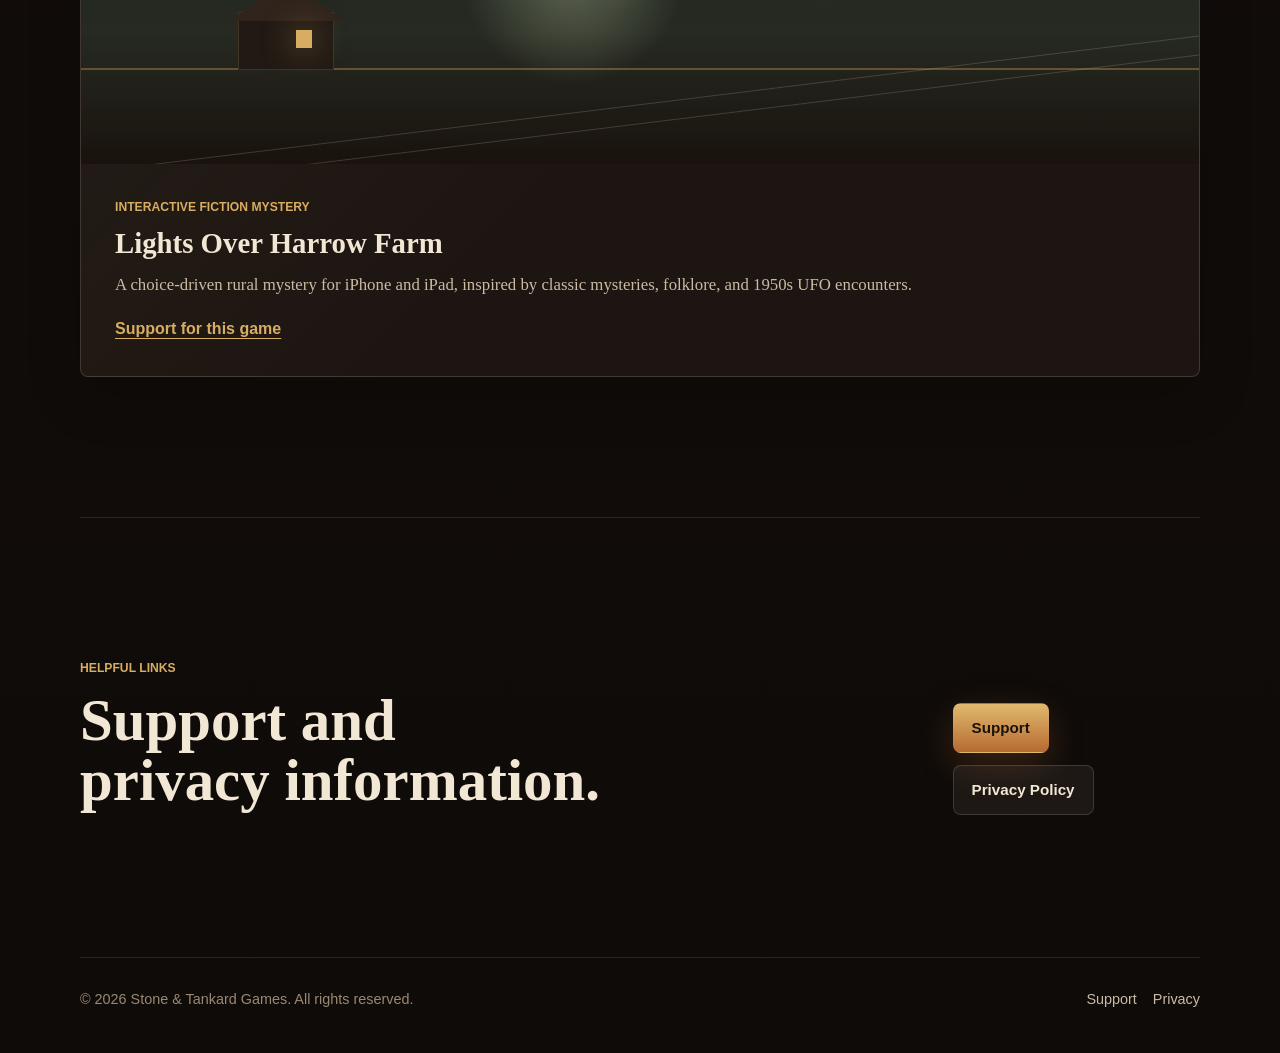
==== commit eabd40e8: "Add files via upload" ====
--- a/index.html
+++ b/index.html
@@ -15,8 +15,7 @@
 <body>
   <header class="site-header">
     <a class="brand" href="index.html" aria-label="Stone &amp; Tankard Games home">
-      <span class="brand-mark" aria-hidden="true">S&amp;T</span>
-      <span class="brand-text">Stone &amp; Tankard Games</span>
+      <img class="brand-logo" src="assets/logo.png" alt="Stone &amp; Tankard Games">
     </a>
     <nav class="site-nav" aria-label="Primary navigation">
       <a href="index.html" aria-current="page">Home</a>
--- a/styles.css
+++ b/styles.css
@@ -1,330 +1,774 @@
-/* ============================================================
-   Stone & Tankard Games
-   Shared stylesheet
-   ============================================================ */
-
 :root {
-    --bg: #100d0a;
-    --bg-alt: #17120d;
-    --panel: #211910;
-    --panel-soft: #2b2116;
-
-    --text: #f6efe2;
-    --text-muted: #c9bda7;
-
-    --accent: #d49a4a;
-    --accent-hover: #efb968;
-    --gold: #e2c16f;
-    --ember: #a64f2a;
-
-    --border: rgba(255, 239, 210, 0.14);
-    --shadow: rgba(0, 0, 0, 0.42);
-
-    --content-width: 1080px;
-    --reading-width: 780px;
+  color-scheme: dark;
+  --bg: #17110d;
+  --bg-deep: #0f0b09;
+  --panel: #211914;
+  --panel-soft: #2a211a;
+  --stone: #403c34;
+  --wood: #6f4930;
+  --ember: #c26f32;
+  --gold: #d8ad62;
+  --moss: #7d8a65;
+  --wine: #6e332f;
+  --text: #f2e7d4;
+  --muted: #cbbba2;
+  --faint: #9b8971;
+  --border: rgba(242, 231, 212, 0.16);
+  --shadow: rgba(0, 0, 0, 0.36);
+  --max-width: 1120px;
+  --serif: "Iowan Old Style", "Palatino Linotype", Palatino, Georgia, "Times New Roman", serif;
+  --sans: Avenir, "Avenir Next", "Segoe UI", Helvetica, Arial, sans-serif;
 }
 
 * {
-    margin: 0;
-    padding: 0;
-    box-sizing: border-box;
+  box-sizing: border-box;
 }
 
 html {
-    scroll-behavior: smooth;
+  scroll-behavior: smooth;
 }
 
 body {
-    font-family: Georgia, "Times New Roman", serif;
-    background:
-        radial-gradient(circle at top left, rgba(166, 79, 42, 0.28), transparent 34%),
-        radial-gradient(circle at top right, rgba(212, 154, 74, 0.14), transparent 30%),
-        linear-gradient(180deg, #1b130d 0%, var(--bg) 55%, #090706 100%);
-    color: var(--text);
-    line-height: 1.7;
-    min-height: 100vh;
-}
-
-/* ============================================================
-   Links
-   ============================================================ */
+  margin: 0;
+  min-width: 320px;
+  background:
+    radial-gradient(circle at 15% 10%, rgba(194, 111, 50, 0.18), transparent 28rem),
+    radial-gradient(circle at 85% 0%, rgba(125, 138, 101, 0.12), transparent 26rem),
+    linear-gradient(180deg, var(--bg) 0%, var(--bg-deep) 100%);
+  color: var(--text);
+  font-family: var(--serif);
+  line-height: 1.6;
+}
+
+body::before {
+  content: "";
+  position: fixed;
+  inset: 0;
+  pointer-events: none;
+  background-image:
+    linear-gradient(rgba(255, 255, 255, 0.025) 1px, transparent 1px),
+    linear-gradient(90deg, rgba(255, 255, 255, 0.018) 1px, transparent 1px);
+  background-size: 44px 44px, 44px 44px;
+  mask-image: linear-gradient(180deg, rgba(0, 0, 0, 0.6), transparent 75%);
+}
 
 a {
-    color: var(--accent);
-    text-decoration: none;
-    transition: color 0.2s ease, background 0.2s ease, border-color 0.2s ease;
+  color: var(--gold);
+  text-decoration-thickness: 1px;
+  text-underline-offset: 0.22em;
 }
 
 a:hover {
-    color: var(--accent-hover);
-}
-
-/* ============================================================
-   Header
-   ============================================================ */
+  color: var(--text);
+}
 
 .site-header {
-    border-bottom: 1px solid var(--border);
-    background: rgba(16, 13, 10, 0.92);
-    backdrop-filter: blur(8px);
-    position: sticky;
-    top: 0;
-    z-index: 100;
-}
-
-.nav {
-    max-width: var(--content-width);
-    margin: auto;
-    padding: 18px 24px;
-    display: flex;
-    justify-content: space-between;
-    align-items: center;
+  width: min(100% - 32px, var(--max-width));
+  margin: 0 auto;
+  min-height: 112px;
+  display: flex;
+  align-items: center;
+  justify-content: space-between;
+  gap: 28px;
+  position: relative;
+  z-index: 2;
 }
 
 .brand {
-    color: var(--text);
-    font-size: 1.35rem;
-    font-weight: bold;
-    letter-spacing: 0.04em;
-}
-
-.brand span {
-    color: var(--gold);
-}
-
-.nav-links {
-    display: flex;
-    gap: 20px;
-}
-
-.nav-links a {
-    color: var(--text-muted);
-    font-size: 0.95rem;
-}
-
-.nav-links a:hover {
-    color: var(--text);
-}
-
-/* ============================================================
-   Layout
-   ============================================================ */
-
-.container {
-    max-width: var(--content-width);
-    margin: auto;
-    padding: 64px 24px;
-}
-
-.reading {
-    max-width: var(--reading-width);
-}
-
-.section-label {
-    color: var(--gold);
-    text-transform: uppercase;
-    letter-spacing: 0.16em;
-    font-size: 0.78rem;
-    margin-bottom: 14px;
-}
-
-/* ============================================================
-   Hero
-   ============================================================ */
+  display: inline-flex;
+  align-items: center;
+  color: var(--text);
+  text-decoration: none;
+  min-width: 0;
+  flex: 0 0 auto;
+}
+
+.brand-logo {
+  display: block;
+  width: clamp(132px, 15vw, 176px);
+  height: auto;
+}
+
+.site-nav {
+  display: flex;
+  align-items: center;
+  justify-content: flex-end;
+  gap: 6px;
+  flex-wrap: wrap;
+  font-family: var(--sans);
+}
+
+.site-nav a {
+  color: var(--muted);
+  text-decoration: none;
+  font-size: 0.9rem;
+  padding: 8px 11px;
+  border-radius: 8px;
+}
+
+.site-nav a:hover,
+.site-nav a[aria-current="page"] {
+  color: var(--text);
+  background: rgba(242, 231, 212, 0.08);
+}
 
 .hero {
-    padding: 46px 0 70px;
-}
-
-.hero-tag {
-    color: var(--gold);
-    text-transform: uppercase;
-    letter-spacing: 0.18em;
+  width: min(100% - 32px, var(--max-width));
+  margin: 18px auto 0;
+  min-height: min(620px, calc(100svh - 120px));
+  display: grid;
+  align-items: center;
+  position: relative;
+  overflow: hidden;
+  border: 1px solid var(--border);
+  border-radius: 8px;
+  background:
+    radial-gradient(circle at 78% 28%, rgba(216, 173, 98, 0.16), transparent 13rem),
+    radial-gradient(circle at 20% 78%, rgba(111, 73, 48, 0.24), transparent 16rem),
+    linear-gradient(100deg, rgba(15, 11, 9, 0.96) 0%, rgba(23, 17, 13, 0.88) 45%, rgba(61, 43, 31, 0.58) 100%),
+    var(--panel);
+  box-shadow: 0 24px 80px var(--shadow);
+}
+
+.hero::before {
+  content: "";
+  position: absolute;
+  inset: auto 0 0;
+  height: 46%;
+  background:
+    linear-gradient(160deg, transparent 12%, rgba(111, 73, 48, 0.32) 13%, transparent 15%),
+    linear-gradient(176deg, transparent 32%, rgba(64, 60, 52, 0.72) 33%, rgba(64, 60, 52, 0.72) 48%, transparent 49%),
+    linear-gradient(184deg, transparent 49%, rgba(36, 28, 23, 0.92) 50%);
+}
+
+.hero-content {
+  width: min(840px, 100%);
+  padding: clamp(42px, 6vw, 72px);
+  position: relative;
+  z-index: 1;
+}
+
+.eyebrow,
+.label {
+  margin: 0 0 12px;
+  color: var(--gold);
+  font-family: var(--sans);
+  font-size: 0.76rem;
+  font-weight: 700;
+  letter-spacing: 0;
+  text-transform: uppercase;
+}
+
+h1,
+h2,
+h3,
+p {
+  margin-top: 0;
+}
+
+h1,
+h2,
+h3 {
+  line-height: 1.02;
+  font-weight: 700;
+  text-wrap: balance;
+}
+
+h1 {
+  margin-bottom: 22px;
+  font-size: clamp(3.3rem, 7vw, 6rem);
+  max-width: 860px;
+}
+
+h2 {
+  margin-bottom: 18px;
+  font-size: clamp(2.25rem, 4.6vw, 4.15rem);
+}
+
+h3 {
+  margin-bottom: 14px;
+  font-size: clamp(1.35rem, 2.25vw, 2rem);
+}
+
+p {
+  color: var(--muted);
+  font-size: 1.05rem;
+}
+
+.hero-copy {
+  max-width: 690px;
+  color: var(--text);
+  font-size: clamp(1.18rem, 2.1vw, 1.48rem);
+  line-height: 1.5;
+}
+
+.hero-actions,
+.cta-links {
+  display: flex;
+  flex-wrap: wrap;
+  gap: 12px;
+  margin-top: 30px;
+}
+
+.button {
+  display: inline-flex;
+  align-items: center;
+  justify-content: center;
+  min-height: 48px;
+  padding: 12px 18px;
+  border-radius: 8px;
+  font-family: var(--sans);
+  font-size: 0.95rem;
+  font-weight: 700;
+  text-decoration: none;
+  border: 1px solid transparent;
+}
+
+.button-primary {
+  background: linear-gradient(180deg, #e1b96e, #b66b31);
+  color: #1b120b;
+  box-shadow: 0 12px 36px rgba(194, 111, 50, 0.24);
+}
+
+.button-primary:hover {
+  color: #1b120b;
+  filter: brightness(1.08);
+}
+
+.button-secondary {
+  color: var(--text);
+  border-color: var(--border);
+  background: rgba(242, 231, 212, 0.06);
+}
+
+.button-secondary:hover {
+  color: var(--text);
+  background: rgba(242, 231, 212, 0.1);
+}
+
+.hero-visual {
+  position: absolute;
+  inset: 0;
+  overflow: hidden;
+}
+
+.stone-line,
+.ember,
+.hero-map,
+.hero-seal {
+  position: absolute;
+  display: block;
+}
+
+.stone-line {
+  height: 1px;
+  background: rgba(242, 231, 212, 0.1);
+  transform: rotate(-12deg);
+}
+
+.stone-line-one {
+  width: 34%;
+  right: -4%;
+  top: 24%;
+}
+
+.stone-line-two {
+  width: 30%;
+  right: 8%;
+  top: 43%;
+}
+
+.stone-line-three {
+  width: 24%;
+  right: 17%;
+  top: 60%;
+}
+
+.ember {
+  width: 9rem;
+  height: 9rem;
+  border-radius: 999px;
+  background: radial-gradient(circle, rgba(216, 173, 98, 0.34), rgba(194, 111, 50, 0.08) 48%, transparent 70%);
+}
+
+.ember-one {
+  right: 19%;
+  top: 19%;
+}
+
+.ember-two {
+  right: 36%;
+  bottom: 16%;
+  width: 6rem;
+  height: 6rem;
+}
+
+.ember-three {
+  right: -1rem;
+  bottom: 28%;
+  width: 12rem;
+  height: 12rem;
+}
+
+.hero-map {
+  right: clamp(22px, 5vw, 80px);
+  top: clamp(64px, 11vw, 112px);
+  width: clamp(230px, 27vw, 350px);
+  aspect-ratio: 4 / 5;
+  border: 1px solid rgba(216, 173, 98, 0.22);
+  border-radius: 8px;
+  background:
+    linear-gradient(145deg, rgba(242, 231, 212, 0.09), rgba(111, 73, 48, 0.09)),
+    repeating-linear-gradient(0deg, rgba(242, 231, 212, 0.045) 0 1px, transparent 1px 38px),
+    repeating-linear-gradient(90deg, rgba(242, 231, 212, 0.035) 0 1px, transparent 1px 42px);
+  box-shadow: 0 26px 70px rgba(0, 0, 0, 0.28);
+  opacity: 0.78;
+  transform: rotate(3deg);
+}
+
+.hero-map::before {
+  content: "";
+  position: absolute;
+  inset: 18px;
+  border: 1px solid rgba(216, 173, 98, 0.18);
+  border-radius: 8px;
+}
+
+.map-rule {
+  position: absolute;
+  left: 15%;
+  right: 12%;
+  height: 1px;
+  background: rgba(216, 173, 98, 0.2);
+}
+
+.map-rule-one {
+  top: 35%;
+  transform: rotate(-13deg);
+}
+
+.map-rule-two {
+  top: 64%;
+  transform: rotate(10deg);
+}
+
+.map-route {
+  position: absolute;
+  left: 23%;
+  top: 30%;
+  width: 52%;
+  height: 46%;
+  border: 1px solid rgba(203, 187, 162, 0.22);
+  border-right-color: transparent;
+  border-bottom-color: transparent;
+  border-radius: 50%;
+  transform: rotate(-22deg);
+}
+
+.map-pin {
+  position: absolute;
+  width: 10px;
+  height: 10px;
+  border-radius: 999px;
+  background: var(--gold);
+  box-shadow: 0 0 26px rgba(216, 173, 98, 0.66);
+}
+
+.map-pin-one {
+  left: 31%;
+  top: 38%;
+}
+
+.map-pin-two {
+  right: 25%;
+  bottom: 28%;
+}
+
+.hero-seal {
+  right: clamp(28px, 6vw, 96px);
+  bottom: clamp(38px, 8vw, 84px);
+  width: 150px;
+  height: 150px;
+  display: grid;
+  place-items: center;
+  padding: 24px;
+  border: 1px solid rgba(216, 173, 98, 0.34);
+  border-radius: 999px;
+  color: rgba(242, 231, 212, 0.72);
+  font-size: 0.92rem;
+  line-height: 1.25;
+  text-align: center;
+  background:
+    radial-gradient(circle, rgba(216, 173, 98, 0.12), transparent 64%),
+    rgba(15, 11, 9, 0.26);
+  box-shadow: inset 0 0 0 10px rgba(242, 231, 212, 0.03);
+}
+
+.section,
+.page-main {
+  width: min(100% - 32px, var(--max-width));
+  margin: 0 auto;
+}
+
+.section {
+  padding: clamp(82px, 11vw, 142px) 0;
+}
+
+.section + .section {
+  border-top: 1px solid rgba(242, 231, 212, 0.1);
+}
+
+.section-grid {
+  display: grid;
+  grid-template-columns: minmax(0, 0.9fr) minmax(0, 1.1fr);
+  gap: clamp(28px, 7vw, 84px);
+  align-items: start;
+}
+
+.section-grid p {
+  font-size: clamp(1.08rem, 2vw, 1.28rem);
+}
+
+.section-heading {
+  max-width: 760px;
+  margin-bottom: 36px;
+}
+
+.horizon,
+.field-row,
+.farmhouse,
+.window-light,
+.sky-light {
+  position: absolute;
+  display: block;
+}
+
+.horizon {
+  left: 0;
+  right: 0;
+  bottom: 39%;
+  height: 2px;
+  background: rgba(216, 173, 98, 0.34);
+}
+
+.field-row {
+  left: -12%;
+  width: 130%;
+  height: 1px;
+  background: rgba(203, 187, 162, 0.22);
+  transform: rotate(-7deg);
+}
+
+.field-row-one {
+  bottom: 26%;
+}
+
+.field-row-two {
+  bottom: 18%;
+}
+
+.farmhouse {
+  left: 14%;
+  bottom: 39%;
+  width: 96px;
+  height: 58px;
+  background: #211914;
+  border: 1px solid rgba(216, 173, 98, 0.18);
+}
+
+.farmhouse::before {
+  content: "";
+  position: absolute;
+  left: -8px;
+  top: -34px;
+  width: 112px;
+  height: 42px;
+  background: #30241c;
+  clip-path: polygon(0 100%, 50% 0, 100% 100%);
+}
+
+.window-light {
+  left: calc(14% + 58px);
+  bottom: calc(39% + 22px);
+  width: 16px;
+  height: 18px;
+  background: #d8ad62;
+  box-shadow: 0 0 32px rgba(216, 173, 98, 0.64);
+}
+
+.sky-light {
+  border-radius: 999px;
+  background: rgba(209, 220, 177, 0.8);
+  box-shadow: 0 0 40px rgba(209, 220, 177, 0.75);
+}
+
+.sky-light-one {
+  width: 12px;
+  height: 12px;
+  left: 48%;
+  top: 18%;
+}
+
+.sky-light-two {
+  width: 7px;
+  height: 7px;
+  left: 66%;
+  top: 26%;
+}
+
+.text-link {
+  margin-top: 10px;
+  font-family: var(--sans);
+  font-weight: 700;
+}
+
+.create-layout {
+  display: grid;
+  grid-template-columns: minmax(0, 0.78fr) minmax(0, 1.22fr);
+  gap: clamp(28px, 7vw, 86px);
+  align-items: start;
+}
+
+.create-lead,
+.content-panel {
+  border: 1px solid var(--border);
+  border-radius: 8px;
+  background: rgba(33, 25, 20, 0.78);
+  box-shadow: 0 16px 48px rgba(0, 0, 0, 0.18);
+}
+
+.create-lead {
+  padding: clamp(28px, 4vw, 42px);
+  position: sticky;
+  top: 24px;
+}
+
+.create-list {
+  border-top: 1px solid var(--border);
+}
+
+.create-list article {
+  display: grid;
+  grid-template-columns: minmax(170px, 0.45fr) minmax(0, 1fr);
+  gap: 24px;
+  padding: 28px 0;
+  border-bottom: 1px solid var(--border);
+}
+
+.create-list h3 {
+  margin-bottom: 0;
+  font-size: clamp(1.2rem, 1.8vw, 1.55rem);
+}
+
+.games-intro {
+  margin-bottom: 36px;
+}
+
+.games-catalogue {
+  display: grid;
+  grid-template-columns: repeat(auto-fit, minmax(min(100%, 300px), 1fr));
+  gap: 18px;
+}
+
+.game-card {
+  display: grid;
+  grid-template-rows: 240px 1fr;
+  overflow: hidden;
+  border: 1px solid var(--border);
+  border-radius: 8px;
+  background:
+    linear-gradient(135deg, rgba(242, 231, 212, 0.04), transparent 48%),
+    rgba(33, 25, 20, 0.78);
+  box-shadow: 0 18px 54px rgba(0, 0, 0, 0.2);
+}
+
+.game-card-art {
+  position: relative;
+  overflow: hidden;
+  background:
+    radial-gradient(circle at 44% 20%, rgba(209, 220, 177, 0.35), transparent 7rem),
+    linear-gradient(180deg, #1e2420 0%, #262a22 45%, #19120d 100%);
+}
+
+.game-card-copy {
+  padding: clamp(24px, 4vw, 34px);
+}
+
+.stacked-copy p:last-child,
+.content-panel p:last-child {
+  margin-bottom: 0;
+}
+
+.cta-section {
+  display: flex;
+  align-items: center;
+  justify-content: space-between;
+  gap: 28px;
+  padding-bottom: clamp(72px, 10vw, 128px);
+}
+
+.page-main {
+  padding: 54px 0 96px;
+}
+
+.page-hero {
+  max-width: 820px;
+  padding: clamp(34px, 7vw, 72px) 0 clamp(26px, 4vw, 42px);
+}
+
+.page-hero h1 {
+  font-size: clamp(2.7rem, 6vw, 5.4rem);
+}
+
+.page-hero p {
+  font-size: clamp(1.08rem, 2vw, 1.28rem);
+}
+
+.updated {
+  color: var(--faint);
+  font-family: var(--sans);
+  font-size: 0.95rem;
+}
+
+.content-panel {
+  max-width: 820px;
+  padding: clamp(24px, 4vw, 38px);
+  margin-top: 18px;
+}
+
+.content-panel h2 {
+  font-size: clamp(1.55rem, 2.8vw, 2.2rem);
+}
+
+.plain-list {
+  margin: 18px 0 0;
+  padding-left: 1.2rem;
+  color: var(--muted);
+}
+
+.plain-list li + li {
+  margin-top: 8px;
+}
+
+.site-footer {
+  width: min(100% - 32px, var(--max-width));
+  margin: 0 auto;
+  padding: 30px 0 42px;
+  display: flex;
+  align-items: center;
+  justify-content: space-between;
+  gap: 20px;
+  border-top: 1px solid rgba(242, 231, 212, 0.1);
+  font-family: var(--sans);
+}
+
+.site-footer p {
+  margin: 0;
+  color: var(--faint);
+  font-size: 0.9rem;
+}
+
+.site-footer nav {
+  display: flex;
+  gap: 16px;
+  flex-wrap: wrap;
+}
+
+.site-footer a {
+  color: var(--muted);
+  font-size: 0.9rem;
+  text-decoration: none;
+}
+
+.site-footer a:hover {
+  color: var(--text);
+}
+
+@media (max-width: 820px) {
+  .section-grid,
+  .create-layout,
+  .cta-section,
+  .site-footer {
+    display: block;
+  }
+
+  .site-header {
+    padding: 18px 0 8px;
+  }
+
+  .site-nav {
+    justify-content: flex-start;
+  }
+
+  .hero {
+    min-height: min(610px, calc(100svh - 118px));
+  }
+
+  .hero-content {
+    padding: 42px 26px;
+  }
+
+  .hero-map {
+    right: -58px;
+    top: 78px;
+    width: 220px;
+    opacity: 0.38;
+  }
+
+  .hero-seal {
+    display: none;
+  }
+
+  .create-lead {
+    position: static;
+    margin-bottom: 22px;
+  }
+
+  .create-list article {
+    display: block;
+    padding: 24px 0;
+  }
+
+  .cta-links {
+    margin-top: 18px;
+  }
+
+  .site-footer nav {
+    margin-top: 12px;
+  }
+}
+
+@media (max-width: 540px) {
+  .site-header {
+    gap: 14px;
+  }
+
+  .brand-logo {
+    width: clamp(98px, 28vw, 118px);
+  }
+
+  .site-nav a {
     font-size: 0.82rem;
-    margin-bottom: 18px;
-}
-
-.hero h1 {
-    max-width: 900px;
-    font-size: clamp(2.55rem, 6vw, 4.9rem);
-    line-height: 1.04;
-    margin-bottom: 24px;
-}
-
-.hero p {
-    color: var(--text-muted);
-    max-width: 760px;
-    font-size: 1.17rem;
-}
-
-/* ============================================================
-   Buttons
-   ============================================================ */
-
-.button-row {
-    display: flex;
-    flex-wrap: wrap;
-    gap: 14px;
-    margin-top: 34px;
-}
-
-.button {
-    display: inline-block;
-    padding: 12px 22px;
-    border-radius: 999px;
-    border: 1px solid var(--border);
-    background: rgba(255, 239, 210, 0.06);
-    color: var(--text);
-}
-
-.button:hover {
-    background: rgba(255, 239, 210, 0.11);
-    border-color: rgba(255, 239, 210, 0.26);
-}
-
-.button.primary {
-    background: var(--accent);
-    color: #160f09;
-    font-weight: bold;
-    border: none;
-}
-
-.button.primary:hover {
-    background: var(--accent-hover);
-    color: #160f09;
-}
-
-/* ============================================================
-   Cards
-   ============================================================ */
-
-.card-grid {
-    display: grid;
-    grid-template-columns: repeat(auto-fit, minmax(260px, 1fr));
-    gap: 22px;
-    margin-top: 46px;
-}
-
-.card {
-    background: linear-gradient(180deg, var(--panel), var(--panel-soft));
-    border: 1px solid var(--border);
-    border-radius: 18px;
-    padding: 26px;
-    box-shadow: 0 14px 30px var(--shadow);
-}
-
-.card h2 {
-    margin-bottom: 12px;
-    color: var(--text);
-}
-
-.card p {
-    color: var(--text-muted);
-}
-
-.card strong {
-    color: var(--text);
-}
-
-/* ============================================================
-   Feature Sections
-   ============================================================ */
-
-.split-section {
-    display: grid;
-    grid-template-columns: minmax(0, 1.05fr) minmax(260px, 0.95fr);
-    gap: 28px;
-    align-items: stretch;
-    margin-top: 50px;
-}
-
-.feature-panel {
-    background: rgba(255, 239, 210, 0.05);
-    border: 1px solid var(--border);
-    border-radius: 22px;
-    padding: 30px;
-}
-
-.feature-panel h2 {
-    margin-bottom: 14px;
-}
-
-.feature-panel p {
-    color: var(--text-muted);
-}
-
-.callout {
-    border-left: 3px solid var(--accent);
-    padding-left: 18px;
-    color: var(--text-muted);
-}
-
-/* ============================================================
-   Content Pages
-   ============================================================ */
-
-.content h1 {
-    margin-bottom: 20px;
-    font-size: clamp(2.2rem, 5vw, 3.1rem);
-    line-height: 1.1;
-}
-
-.content h2 {
-    margin-top: 36px;
-    margin-bottom: 12px;
-}
-
-.content p,
-.content li {
-    color: var(--text-muted);
-}
-
-.content ul {
-    padding-left: 24px;
-    margin-top: 12px;
-}
-
-.content li {
-    margin-bottom: 8px;
-}
-
-/* ============================================================
-   Footer
-   ============================================================ */
-
-footer {
-    margin-top: 80px;
-    border-top: 1px solid var(--border);
-    text-align: center;
-    color: var(--text-muted);
-    padding: 30px 20px;
-    font-size: 0.92rem;
-}
-
-/* ============================================================
-   Responsive
-   ============================================================ */
-
-@media (max-width: 760px) {
-    .nav {
-        flex-direction: column;
-        gap: 16px;
-    }
-
-    .nav-links {
-        justify-content: center;
-        flex-wrap: wrap;
-    }
-
-    .hero {
-        padding-top: 28px;
-    }
-
-    .hero h1 {
-        font-size: 2.55rem;
-    }
-
-    .split-section {
-        grid-template-columns: 1fr;
-    }
-}
+    padding: 6px 5px;
+  }
+
+  .hero,
+  .create-lead,
+  .game-card,
+  .content-panel {
+    border-radius: 8px;
+  }
+
+  .hero-actions .button,
+  .cta-links .button {
+    width: 100%;
+  }
+
+  .farmhouse {
+    left: 10%;
+  }
+
+  .window-light {
+    left: calc(10% + 58px);
+  }
+}
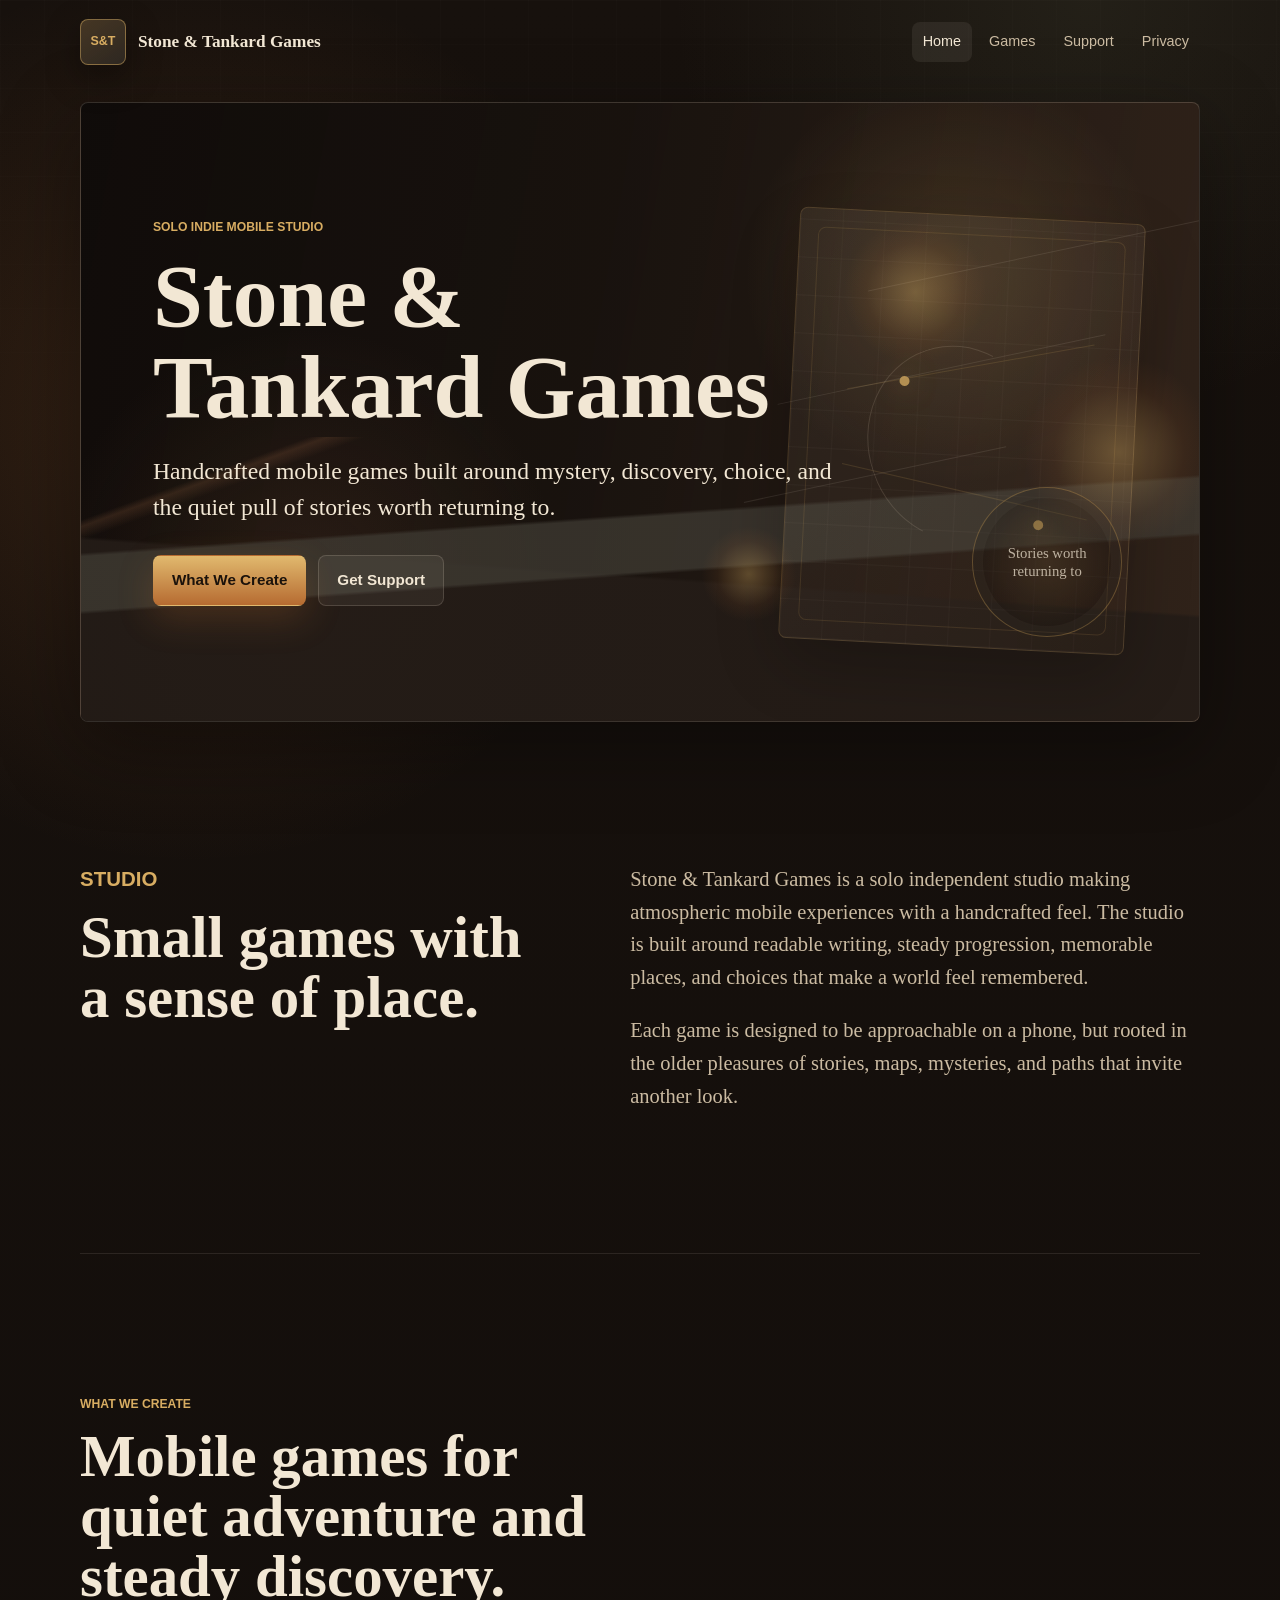
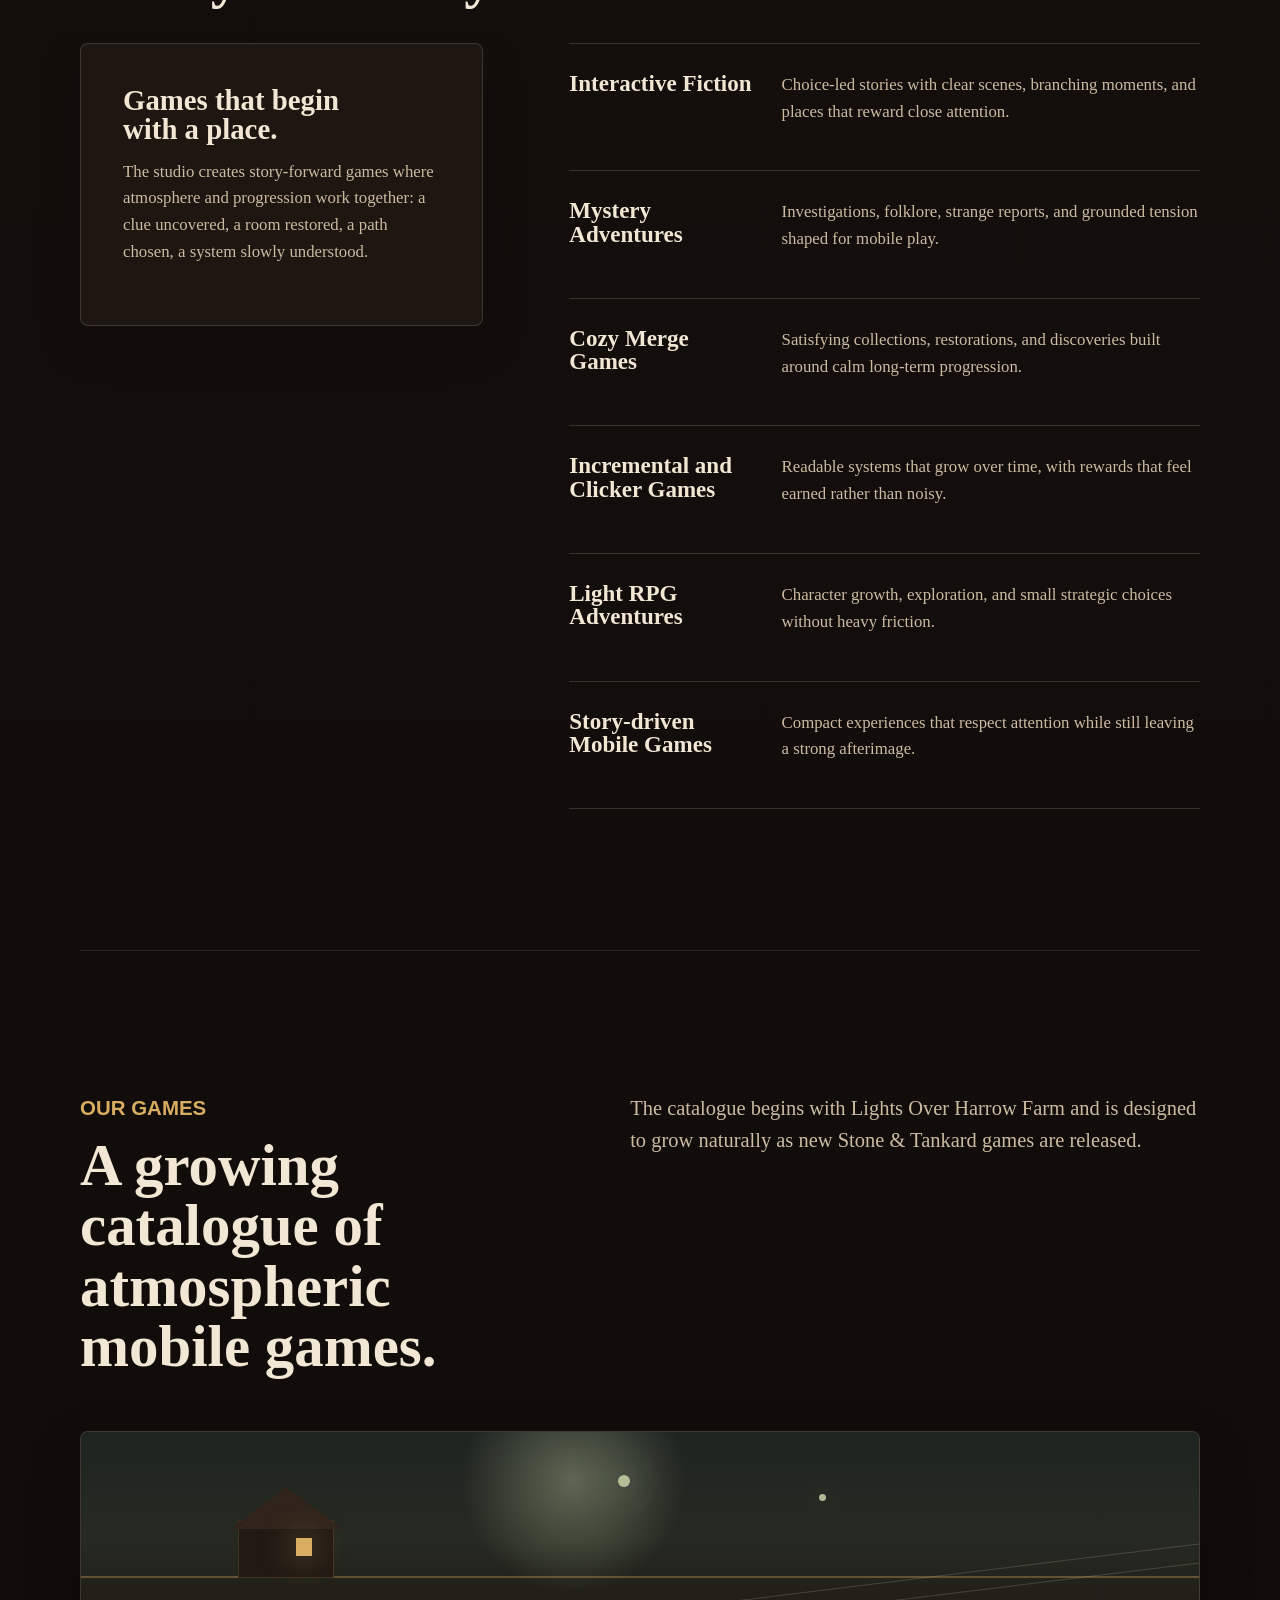
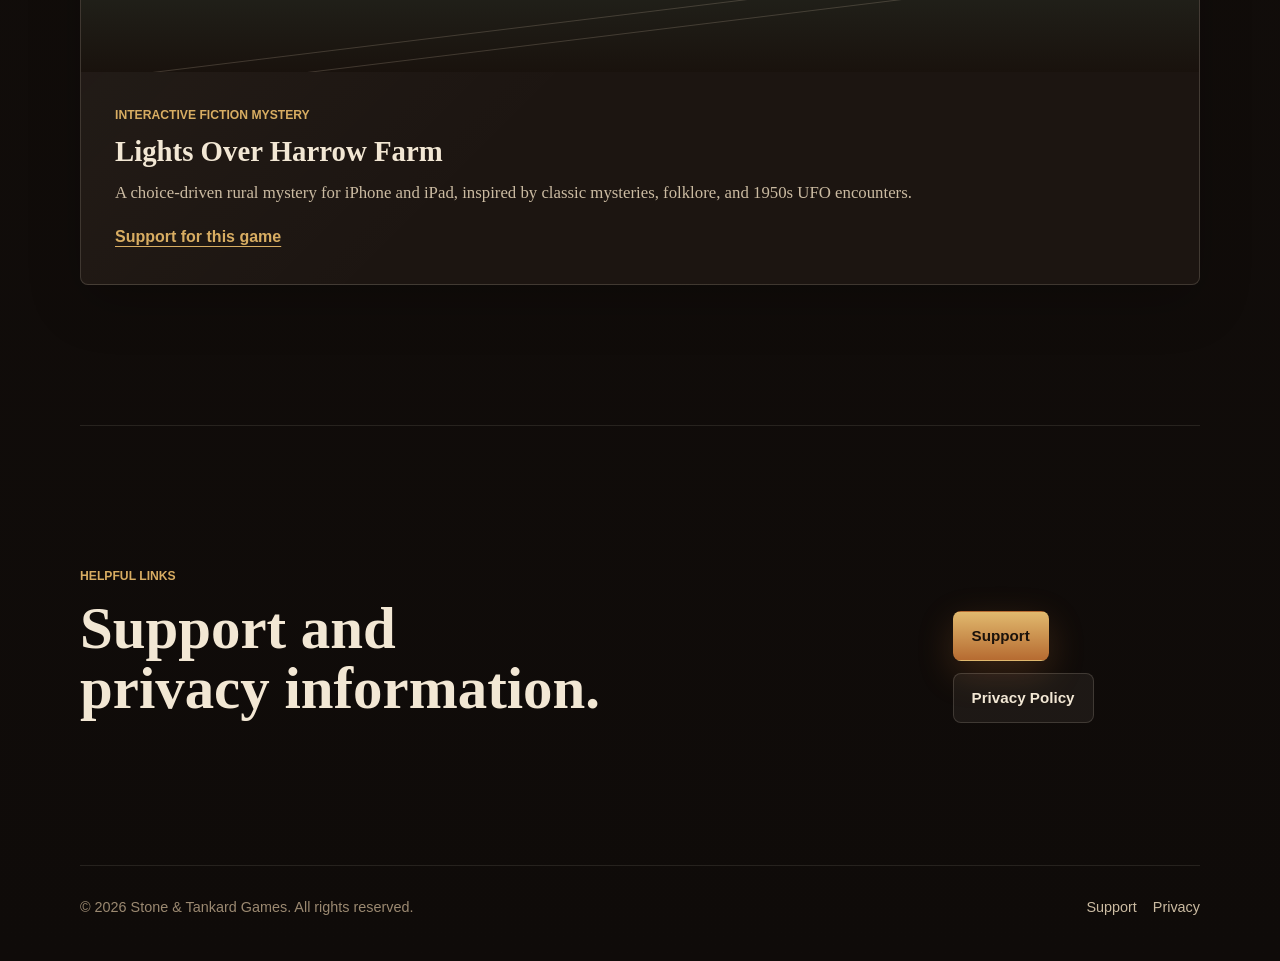
==== commit ce275798: "Add files via upload" ====
--- a/index.html
+++ b/index.html
@@ -15,7 +15,8 @@
 <body>
   <header class="site-header">
     <a class="brand" href="index.html" aria-label="Stone &amp; Tankard Games home">
-      <img class="brand-logo" src="assets/logo.png" alt="Stone &amp; Tankard Games">
+      <span class="brand-mark" aria-hidden="true">S&amp;T</span>
+      <span class="brand-text">Stone &amp; Tankard Games</span>
     </a>
     <nav class="site-nav" aria-label="Primary navigation">
       <a href="index.html" aria-current="page">Home</a>
--- a/styles.css
+++ b/styles.css
@@ -65,11 +65,11 @@
 .site-header {
   width: min(100% - 32px, var(--max-width));
   margin: 0 auto;
-  min-height: 112px;
+  min-height: 84px;
   display: flex;
   align-items: center;
   justify-content: space-between;
-  gap: 28px;
+  gap: 24px;
   position: relative;
   z-index: 2;
 }
@@ -77,16 +77,35 @@
 .brand {
   display: inline-flex;
   align-items: center;
+  gap: 12px;
   color: var(--text);
   text-decoration: none;
   min-width: 0;
+}
+
+.brand-mark {
+  width: 46px;
+  height: 46px;
+  display: grid;
+  place-items: center;
   flex: 0 0 auto;
-}
-
-.brand-logo {
-  display: block;
-  width: clamp(132px, 15vw, 176px);
-  height: auto;
+  border: 1px solid rgba(216, 173, 98, 0.48);
+  border-radius: 8px;
+  background:
+    linear-gradient(145deg, rgba(216, 173, 98, 0.2), rgba(64, 60, 52, 0.4)),
+    var(--panel);
+  color: var(--gold);
+  font-family: var(--sans);
+  font-size: 0.78rem;
+  font-weight: 700;
+  letter-spacing: 0;
+  box-shadow: 0 12px 34px var(--shadow);
+}
+
+.brand-text {
+  font-size: 1.08rem;
+  font-weight: 700;
+  white-space: nowrap;
 }
 
 .site-nav {
@@ -685,6 +704,7 @@
 }
 
 @media (max-width: 820px) {
+  .site-header,
   .section-grid,
   .create-layout,
   .cta-section,
@@ -698,6 +718,7 @@
 
   .site-nav {
     justify-content: flex-start;
+    margin-top: 16px;
   }
 
   .hero {
@@ -739,17 +760,13 @@
 }
 
 @media (max-width: 540px) {
-  .site-header {
-    gap: 14px;
-  }
-
-  .brand-logo {
-    width: clamp(98px, 28vw, 118px);
+  .brand-text {
+    white-space: normal;
+    line-height: 1.2;
   }
 
   .site-nav a {
-    font-size: 0.82rem;
-    padding: 6px 5px;
+    padding: 7px 8px;
   }
 
   .hero,
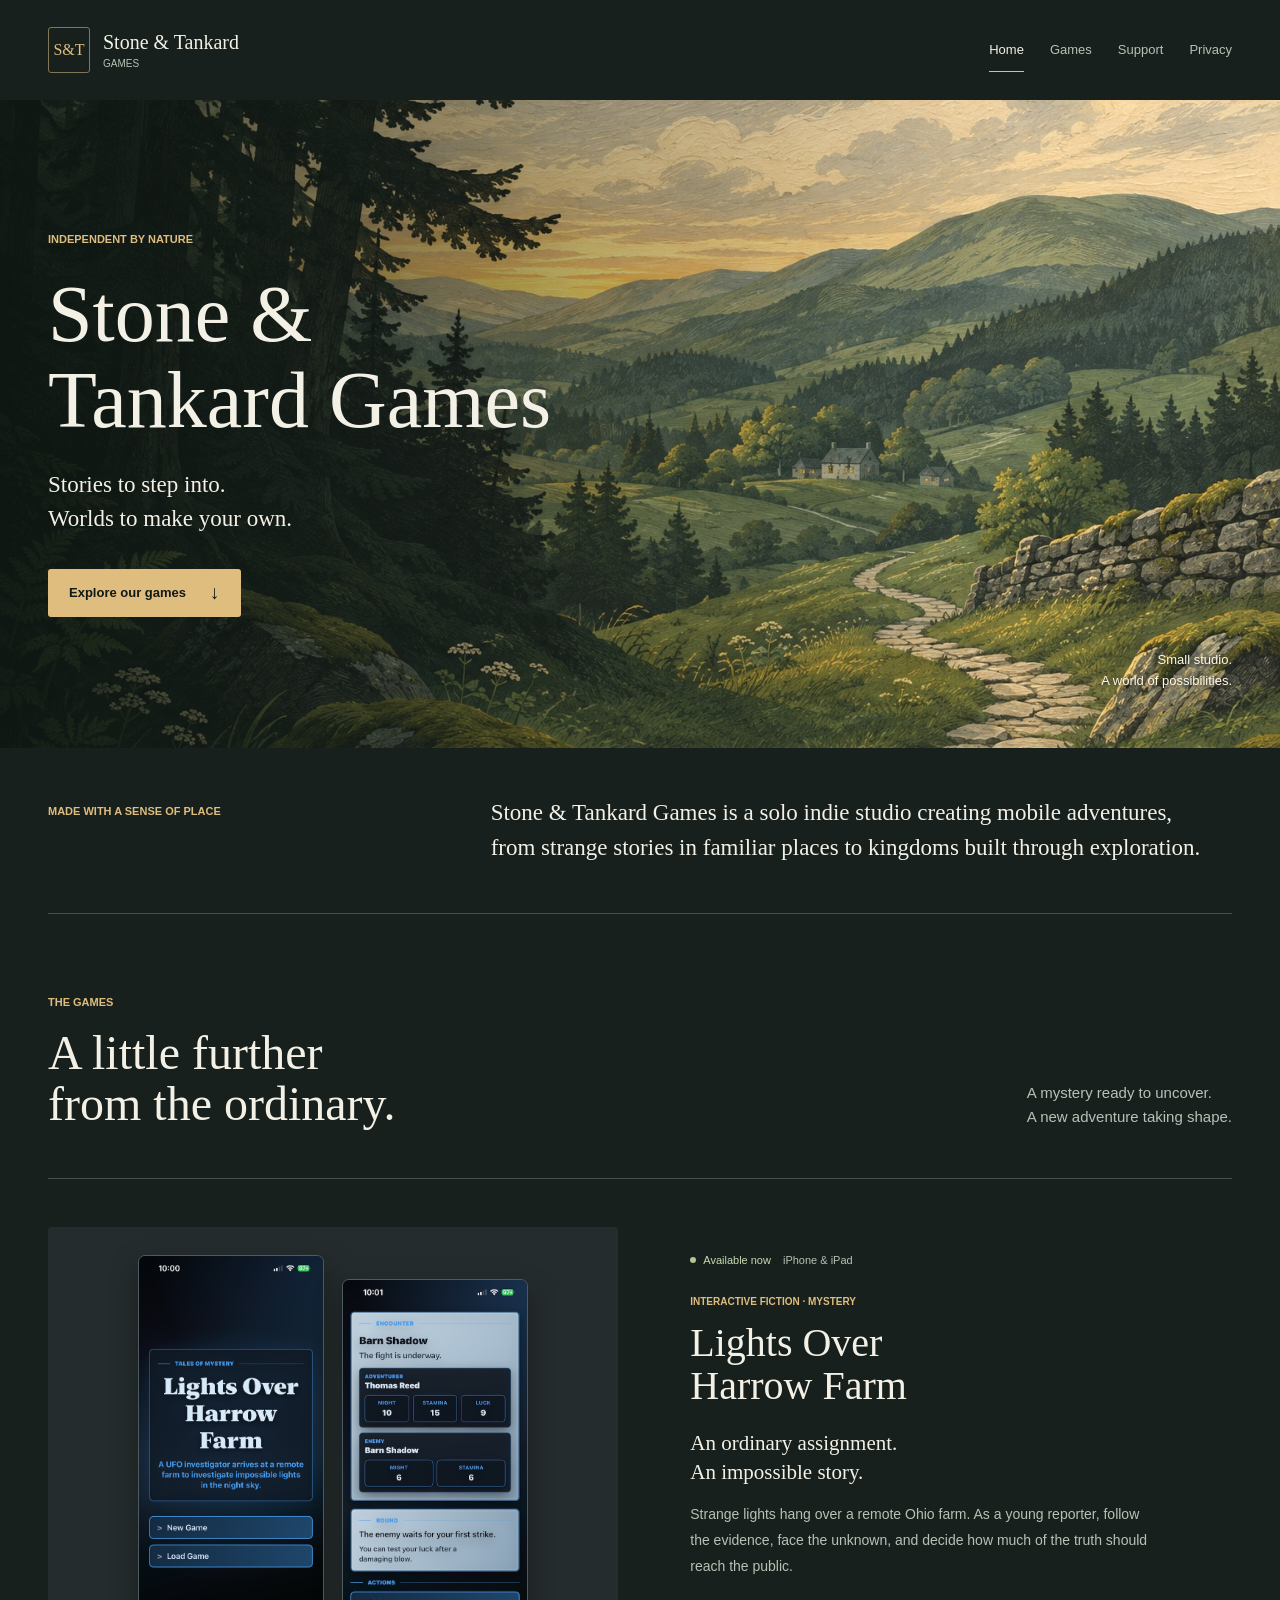
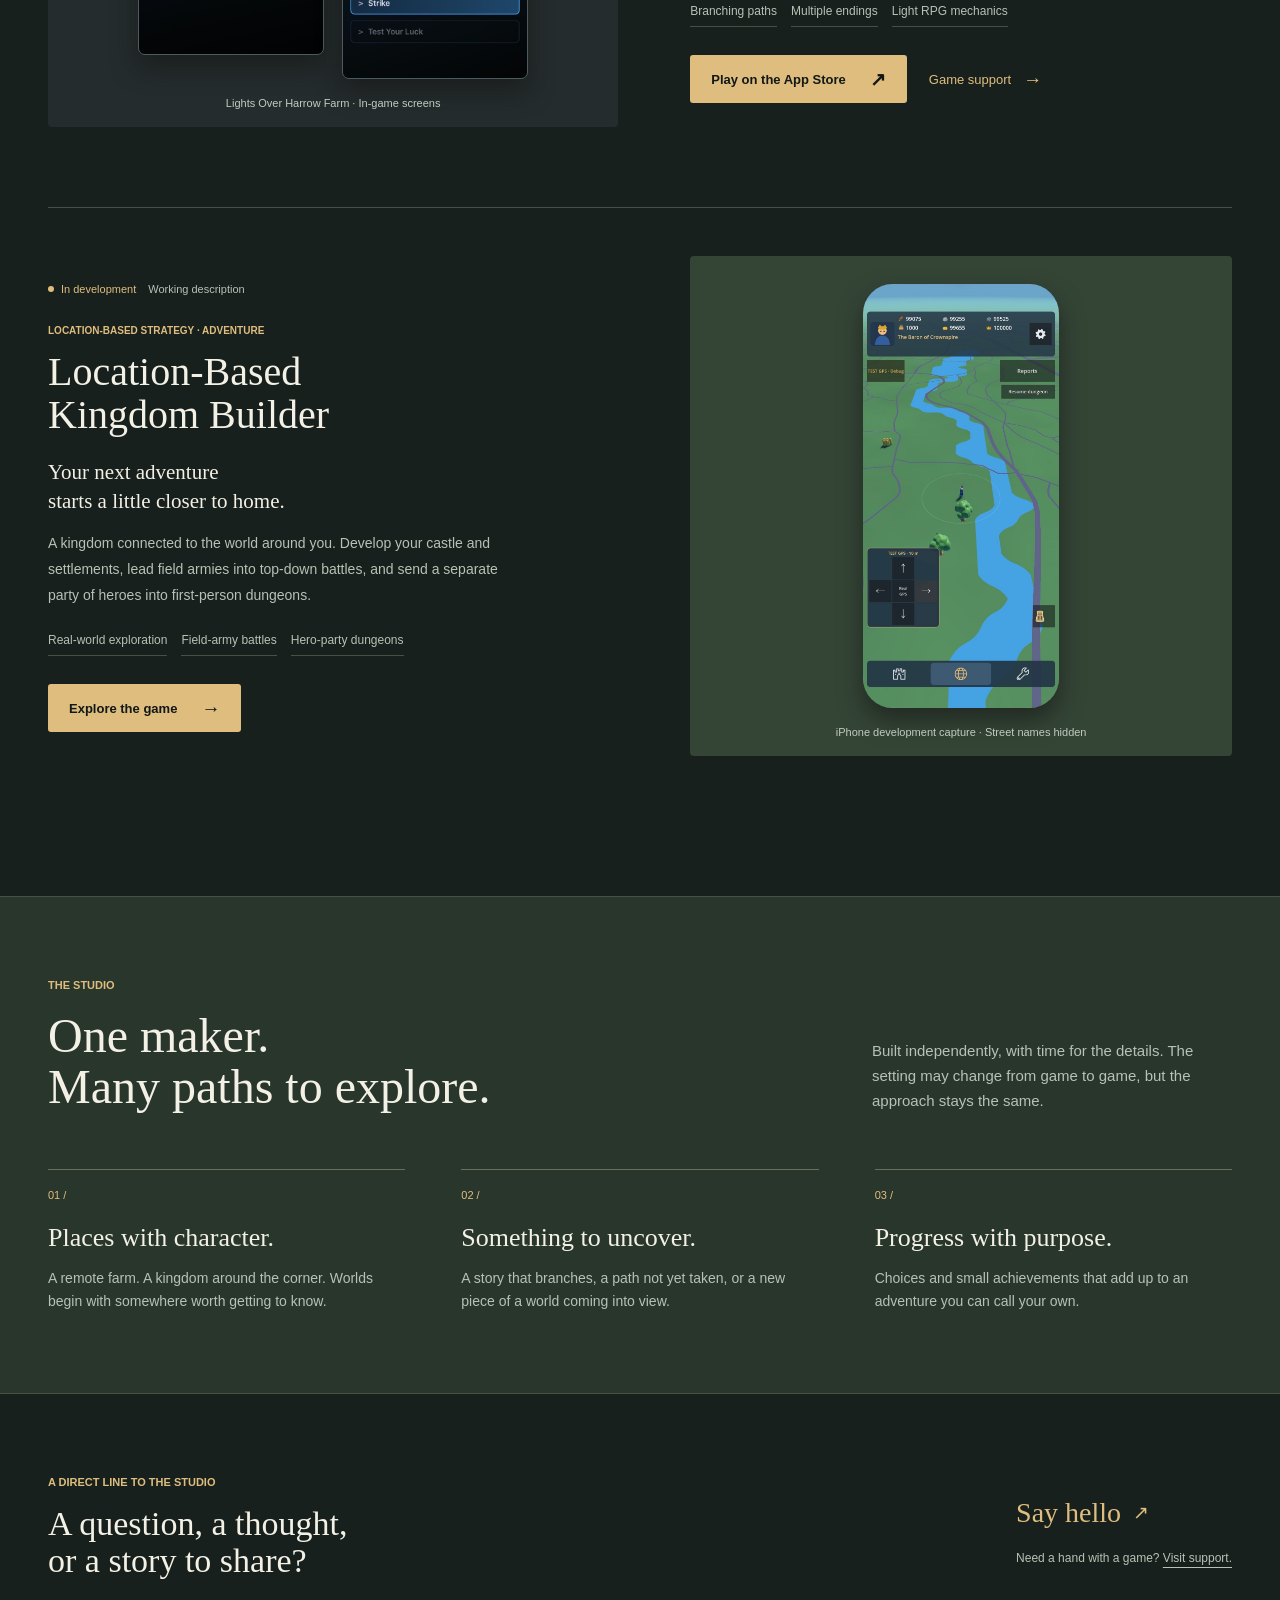
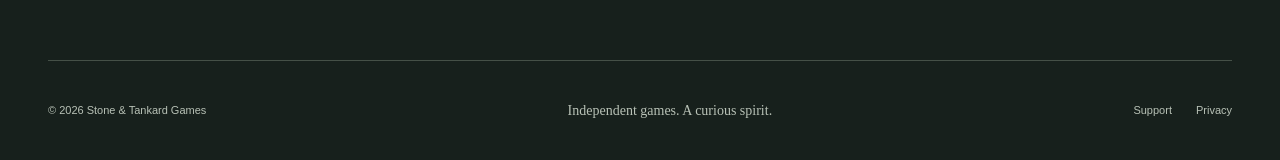
==== commit c626e1b0: "Refresh studio website and add Kingdom Builder showcase" ====
--- a/index.html
+++ b/index.html
@@ -3,20 +3,24 @@
 <head>
   <meta charset="utf-8">
   <meta name="viewport" content="width=device-width, initial-scale=1">
-  <title>Stone &amp; Tankard Games | Indie Mobile Games</title>
-  <meta name="description" content="Stone &amp; Tankard Games is a solo indie mobile game studio creating atmospheric, story-driven games about mystery, discovery, choice, and progression.">
+  <meta name="theme-color" content="#17201c">
+  <title>Stone &amp; Tankard Games | Independent Mobile Games</title>
+  <meta name="description" content="An independent studio making mobile games with a sense of place. Play Lights Over Harrow Farm and discover our location-based kingdom builder in development.">
   <link rel="canonical" href="https://stoneandtankard.com/">
   <meta property="og:title" content="Stone &amp; Tankard Games">
-  <meta property="og:description" content="Atmospheric, handcrafted mobile games about mystery, discovery, choice, and quiet adventure.">
+  <meta property="og:description" content="Stories to step into. Worlds to make your own. Independent mobile games from Stone &amp; Tankard Games.">
   <meta property="og:type" content="website">
   <meta property="og:url" content="https://stoneandtankard.com/">
+  <meta property="og:image" content="https://stoneandtankard.com/assets/images/studio-landscape.jpg">
+  <meta property="og:image:alt" content="An illustrated stone path winding through a forest toward a quiet valley.">
   <link rel="stylesheet" href="styles.css">
 </head>
 <body>
-  <header class="site-header">
+  <a class="skip-link" href="#main">Skip to content</a>
+  <header class="site-header wrap">
     <a class="brand" href="index.html" aria-label="Stone &amp; Tankard Games home">
       <span class="brand-mark" aria-hidden="true">S&amp;T</span>
-      <span class="brand-text">Stone &amp; Tankard Games</span>
+      <span class="brand-text">Stone &amp; Tankard <span>Games</span></span>
     </a>
     <nav class="site-nav" aria-label="Primary navigation">
       <a href="index.html" aria-current="page">Home</a>
@@ -26,134 +30,89 @@
     </nav>
   </header>
 
-  <main>
-    <section class="hero">
-      <div class="hero-visual" aria-hidden="true">
-        <span class="stone-line stone-line-one"></span>
-        <span class="stone-line stone-line-two"></span>
-        <span class="stone-line stone-line-three"></span>
-        <span class="hero-map">
-          <span class="map-rule map-rule-one"></span>
-          <span class="map-rule map-rule-two"></span>
-          <span class="map-route"></span>
-          <span class="map-pin map-pin-one"></span>
-          <span class="map-pin map-pin-two"></span>
-        </span>
-        <span class="hero-seal">Stories worth returning to</span>
-        <span class="ember ember-one"></span>
-        <span class="ember ember-two"></span>
-        <span class="ember ember-three"></span>
+  <main id="main">
+    <section class="hero" aria-labelledby="hero-heading">
+      <img class="hero-image" src="assets/images/studio-landscape.jpg" alt="" width="1536" height="1024" fetchpriority="high">
+      <div class="hero-inner wrap">
+        <div class="hero-copy">
+          <p class="eyebrow">Independent by nature</p>
+          <h1 id="hero-heading">Stone &amp;<br>Tankard Games</h1>
+          <p class="hero-deck">Stories to step into.<br>Worlds to make your own.</p>
+          <a class="button button-primary" href="#games">Explore our games <span aria-hidden="true">&darr;</span></a>
+        </div>
+        <p class="hero-note">Small studio.<br>A world of possibilities.</p>
       </div>
-      <div class="hero-content">
-        <p class="eyebrow">Solo indie mobile studio</p>
-        <h1>Stone &amp; Tankard Games</h1>
-        <p class="hero-copy">Handcrafted mobile games built around mystery, discovery, choice, and the quiet pull of stories worth returning to.</p>
-        <div class="hero-actions" aria-label="Main links">
-          <a class="button button-primary" href="#create">What We Create</a>
-          <a class="button button-secondary" href="support.html">Get Support</a>
+    </section>
+
+    <section class="studio-intro wrap" aria-labelledby="intro-heading">
+      <p class="eyebrow" id="intro-heading">Made with a sense of place</p>
+      <p>Stone &amp; Tankard Games is a solo indie studio creating mobile adventures, from strange stories in familiar places to kingdoms built through exploration.</p>
+    </section>
+
+    <section class="games-section wrap" id="games" aria-labelledby="games-heading">
+      <div class="section-heading">
+        <div><p class="eyebrow">The games</p><h2 id="games-heading">A little further<br>from the ordinary.</h2></div>
+        <p>A mystery ready to uncover.<br>A new adventure taking shape.</p>
+      </div>
+      <article class="game-entry" aria-labelledby="harrow-heading">
+        <figure class="game-media harrow-media">
+          <div class="screen-pair">
+            <img src="assets/images/harrow-title.jpg" alt="Lights Over Harrow Farm title screen with New Game and Load Game options." width="998" height="2160" loading="lazy">
+            <img src="assets/images/harrow-encounter.jpg" alt="A turn-based encounter with a Barn Shadow, showing Might, Stamina and Luck." width="499" height="1080" loading="lazy">
+          </div>
+          <figcaption>Lights Over Harrow Farm &middot; In-game screens</figcaption>
+        </figure>
+        <div class="game-copy">
+          <div class="game-meta"><span class="status status-released">Available now</span><span>iPhone &amp; iPad</span></div>
+          <p class="eyebrow game-genre">Interactive fiction &middot; Mystery</p>
+          <h3 id="harrow-heading">Lights Over<br>Harrow Farm</h3>
+          <p class="game-hook">An ordinary assignment.<br>An impossible story.</p>
+          <p>Strange lights hang over a remote Ohio farm. As a young reporter, follow the evidence, face the unknown, and decide how much of the truth should reach the public.</p>
+          <ul class="feature-tags" aria-label="Game features"><li>Branching paths</li><li>Multiple endings</li><li>Light RPG mechanics</li></ul>
+          <div class="game-actions">
+            <a class="button button-primary" href="https://apps.apple.com/app/id6783166272">Play on the App Store <span aria-hidden="true">&nearr;</span></a>
+            <a class="text-link" href="support.html">Game support <span aria-hidden="true">&rarr;</span></a>
+          </div>
+        </div>
+      </article>
+      <article class="game-entry game-entry-reverse" id="kingdom" aria-labelledby="kingdom-heading">
+        <figure class="game-media kingdom-media">
+          <img class="kingdom-screen" src="assets/images/kingdom/world-exploration.jpg" alt="An iPhone capture of the geographic overworld, with street names disabled and Test GPS active." width="774" height="1676" loading="lazy">
+          <figcaption>iPhone development capture &middot; Street names hidden</figcaption>
+        </figure>
+        <div class="game-copy">
+          <div class="game-meta"><span class="status status-development">In development</span><span>Working description</span></div>
+          <p class="eyebrow game-genre">Location-based strategy &middot; Adventure</p>
+          <h3 id="kingdom-heading">Location-Based<br>Kingdom Builder</h3>
+          <p class="game-hook">Your next adventure<br>starts a little closer to home.</p>
+          <p>A kingdom connected to the world around you. Develop your castle and settlements, lead field armies into top-down battles, and send a separate party of heroes into first-person dungeons.</p>
+          <ul class="feature-tags" aria-label="Project themes"><li>Real-world exploration</li><li>Field-army battles</li><li>Hero-party dungeons</li></ul>
+          <div class="game-actions"><a class="button button-primary" href="kingdom-builder.html">Explore the game <span aria-hidden="true">&rarr;</span></a></div>
+        </div>
+      </article>
+    </section>
+
+    <section class="about-section" id="studio" aria-labelledby="studio-heading">
+      <div class="wrap">
+        <div class="section-heading">
+          <div><p class="eyebrow">The studio</p><h2 id="studio-heading">One maker.<br>Many paths to explore.</h2></div>
+          <p>Built independently, with time for the details. The setting may change from game to game, but the approach stays the same.</p>
+        </div>
+        <div class="studio-principles">
+          <article><span class="index-number" aria-hidden="true">01 /</span><h3>Places with character.</h3><p>A remote farm. A kingdom around the corner. Worlds begin with somewhere worth getting to know.</p></article>
+          <article><span class="index-number" aria-hidden="true">02 /</span><h3>Something to uncover.</h3><p>A story that branches, a path not yet taken, or a new piece of a world coming into view.</p></article>
+          <article><span class="index-number" aria-hidden="true">03 /</span><h3>Progress with purpose.</h3><p>Choices and small achievements that add up to an adventure you can call your own.</p></article>
         </div>
       </div>
     </section>
-
-    <section class="section intro-section" aria-labelledby="studio-heading">
-      <div class="section-grid">
-        <div>
-          <p class="eyebrow">Studio</p>
-          <h2 id="studio-heading">Small games with a sense of place.</h2>
-        </div>
-        <div class="stacked-copy">
-          <p>Stone &amp; Tankard Games is a solo independent studio making atmospheric mobile experiences with a handcrafted feel. The studio is built around readable writing, steady progression, memorable places, and choices that make a world feel remembered.</p>
-          <p>Each game is designed to be approachable on a phone, but rooted in the older pleasures of stories, maps, mysteries, and paths that invite another look.</p>
-        </div>
-      </div>
-    </section>
-
-    <section class="section create-section" id="create" aria-labelledby="create-heading">
-      <div class="section-heading">
-        <p class="eyebrow">What we create</p>
-        <h2 id="create-heading">Mobile games for quiet adventure and steady discovery.</h2>
-      </div>
-      <div class="create-layout">
-        <article class="create-lead">
-          <h3>Games that begin with a place.</h3>
-          <p>The studio creates story-forward games where atmosphere and progression work together: a clue uncovered, a room restored, a path chosen, a system slowly understood.</p>
-        </article>
-        <div class="create-list" aria-label="Game types Stone &amp; Tankard Games creates">
-          <article>
-            <h3>Interactive Fiction</h3>
-            <p>Choice-led stories with clear scenes, branching moments, and places that reward close attention.</p>
-          </article>
-          <article>
-            <h3>Mystery Adventures</h3>
-            <p>Investigations, folklore, strange reports, and grounded tension shaped for mobile play.</p>
-          </article>
-          <article>
-            <h3>Cozy Merge Games</h3>
-            <p>Satisfying collections, restorations, and discoveries built around calm long-term progression.</p>
-          </article>
-          <article>
-            <h3>Incremental and Clicker Games</h3>
-            <p>Readable systems that grow over time, with rewards that feel earned rather than noisy.</p>
-          </article>
-          <article>
-            <h3>Light RPG Adventures</h3>
-            <p>Character growth, exploration, and small strategic choices without heavy friction.</p>
-          </article>
-          <article>
-            <h3>Story-driven Mobile Games</h3>
-            <p>Compact experiences that respect attention while still leaving a strong afterimage.</p>
-          </article>
-        </div>
-      </div>
-    </section>
-
-    <section class="section games-section" id="games" aria-labelledby="games-heading">
-      <div class="section-grid games-intro">
-        <div>
-          <p class="eyebrow">Our games</p>
-          <h2 id="games-heading">A growing catalogue of atmospheric mobile games.</h2>
-        </div>
-        <p>The catalogue begins with Lights Over Harrow Farm and is designed to grow naturally as new Stone &amp; Tankard games are released.</p>
-      </div>
-      <div class="games-catalogue">
-        <article class="game-card">
-          <div class="game-card-art" aria-hidden="true">
-            <span class="horizon"></span>
-            <span class="field-row field-row-one"></span>
-            <span class="field-row field-row-two"></span>
-            <span class="farmhouse"></span>
-            <span class="window-light"></span>
-            <span class="sky-light sky-light-one"></span>
-            <span class="sky-light sky-light-two"></span>
-          </div>
-          <div class="game-card-copy">
-            <p class="label">Interactive fiction mystery</p>
-            <h3>Lights Over Harrow Farm</h3>
-            <p>A choice-driven rural mystery for iPhone and iPad, inspired by classic mysteries, folklore, and 1950s UFO encounters.</p>
-            <a class="text-link" href="support.html">Support for this game</a>
-          </div>
-        </article>
-      </div>
-    </section>
-
-    <section class="section cta-section" aria-labelledby="links-heading">
-      <div>
-        <p class="eyebrow">Helpful links</p>
-        <h2 id="links-heading">Support and privacy information.</h2>
-      </div>
-      <div class="cta-links">
-        <a class="button button-primary" href="support.html">Support</a>
-        <a class="button button-secondary" href="privacy.html">Privacy Policy</a>
-      </div>
+    <section class="contact-strip wrap" aria-labelledby="contact-heading">
+      <div><p class="eyebrow">A direct line to the studio</p><h2 id="contact-heading">A question, a thought,<br>or a story to share?</h2></div>
+      <div><a class="text-link contact-link" href="mailto:stoneandtankardgames@gmail.com">Say hello <span aria-hidden="true">&nearr;</span></a><p>Need a hand with a game? <a href="support.html">Visit support.</a></p></div>
     </section>
   </main>
-
-  <footer class="site-footer">
-    <p>&copy; 2026 Stone &amp; Tankard Games. All rights reserved.</p>
-    <nav aria-label="Footer navigation">
-      <a href="support.html">Support</a>
-      <a href="privacy.html">Privacy</a>
-    </nav>
+  <footer class="site-footer wrap">
+    <p>&copy; 2026 Stone &amp; Tankard Games</p><p class="footer-signoff">Independent games. A curious spirit.</p>
+    <nav aria-label="Footer navigation"><a href="support.html">Support</a><a href="privacy.html">Privacy</a></nav>
   </footer>
 </body>
 </html>
--- a/styles.css
+++ b/styles.css
@@ -1,791 +1,304 @@
 :root {
   color-scheme: dark;
-  --bg: #17110d;
-  --bg-deep: #0f0b09;
-  --panel: #211914;
-  --panel-soft: #2a211a;
-  --stone: #403c34;
-  --wood: #6f4930;
-  --ember: #c26f32;
-  --gold: #d8ad62;
-  --moss: #7d8a65;
-  --wine: #6e332f;
-  --text: #f2e7d4;
-  --muted: #cbbba2;
-  --faint: #9b8971;
-  --border: rgba(242, 231, 212, 0.16);
-  --shadow: rgba(0, 0, 0, 0.36);
-  --max-width: 1120px;
-  --serif: "Iowan Old Style", "Palatino Linotype", Palatino, Georgia, "Times New Roman", serif;
-  --sans: Avenir, "Avenir Next", "Segoe UI", Helvetica, Arial, sans-serif;
-}
+  --bg: #17201c;
+  --deep: #111815;
+  --surface: #202b24;
+  --text: #f3f0e6;
+  --muted: #b8c1b6;
+  --gold: #dfbd7f;
+  --border: #455047;
+  --serif: "Iowan Old Style", "Palatino Linotype", Palatino, Georgia, serif;
+  --sans: "Avenir Next", Avenir, "Segoe UI", Helvetica, Arial, sans-serif;
+  --max-width: 1184px;
+}
+* { box-sizing: border-box; }
+html { scroll-behavior: smooth; scroll-padding-top: 24px; }
+body { margin: 0; background: var(--bg); color: var(--text); font: 16px/1.65 var(--sans); }
+img { display: block; max-width: 100%; height: auto; }
+a { color: inherit; text-decoration-thickness: 1px; text-underline-offset: 5px; }
+a:hover { color: var(--gold); }
+a:focus-visible, summary:focus-visible { outline: 2px solid var(--gold); outline-offset: 6px; }
+h1, h2, h3, p, figure { margin: 0; }
+h1, h2, h3 { font-family: var(--serif); font-weight: 400; line-height: 1.08; text-wrap: balance; }
+h1 { font-size: 80px; }
+h2 { font-size: 48px; }
+h3 { font-size: 40px; }
+p { color: var(--muted); }
+.wrap { width: min(calc(100% - 96px), var(--max-width)); margin-inline: auto; }
+.eyebrow { color: var(--gold); font-size: 11px; font-weight: 600; text-transform: uppercase; line-height: 1.5; }
+.skip-link { position: fixed; top: 10px; left: 10px; z-index: 10; padding: 10px 16px; background: var(--text); color: var(--deep); transform: translateY(-200%); }
+.skip-link:focus { transform: none; }
+.site-header { min-height: 100px; display: flex; align-items: center; justify-content: space-between; gap: 24px; }
+.brand { display: inline-flex; align-items: center; gap: 13px; text-decoration: none; flex-shrink: 0; }
+.brand-mark { display: grid; place-items: center; width: 42px; height: 46px; border: 1px solid #817756; border-radius: 3px; color: var(--gold); font: 16px var(--serif); }
+.brand-text { font: 20px/1.1 var(--serif); }
+.brand-text > span { display: block; margin-top: 5px; font: 10px/1.2 var(--sans); text-transform: uppercase; color: var(--muted); }
+.site-nav { display: flex; align-items: center; flex-wrap: wrap; gap: 26px; }
+.site-nav a { min-height: 44px; display: flex; align-items: center; text-decoration: none; font-size: 13px; color: var(--muted); border-bottom: 1px solid transparent; }
+.site-nav a:hover, .site-nav a[aria-current="page"] { color: var(--text); border-bottom-color: var(--gold); }
+.hero { position: relative; isolation: isolate; min-height: 500px; height: min(650px, 72svh); }
+.hero-image { position: absolute; z-index: -2; inset: 0; width: 100%; height: 100%; object-fit: cover; object-position: center 54%; }
+.hero::after { content: ""; position: absolute; z-index: -1; inset: 0; background: linear-gradient(90deg, rgba(11, 21, 16, .8), rgba(11, 21, 16, .27) 48%, transparent 80%); }
+.hero-inner { height: 100%; display: flex; align-items: center; justify-content: space-between; position: relative; padding-block: 56px; }
+.hero-copy { max-width: 700px; }
+.hero .eyebrow { margin-bottom: 23px; }
+.hero-deck { margin: 24px 0 32px; font: 23px/1.5 var(--serif); color: var(--text); }
+.hero-note { align-self: flex-end; text-align: right; color: #fff9e9; font: 13px/1.6 var(--sans); text-shadow: 0 1px 5px #111; }
+.button { min-height: 48px; display: inline-flex; align-items: center; justify-content: center; gap: 24px; padding: 12px 20px; border: 1px solid transparent; border-radius: 3px; text-decoration: none; font-size: 13px; font-weight: 600; }
+.button-primary { background: var(--gold); color: var(--deep); }
+.button-primary:hover { background: #edce98; color: var(--deep); }
+.button span, .text-link span { font-size: 19px; line-height: 1; }
+.studio-intro { padding-block: 48px; display: grid; grid-template-columns: 1fr 2fr; gap: 72px; border-bottom: 1px solid var(--border); align-items: start; }
+.studio-intro .eyebrow { padding-top: 7px; }
+.studio-intro > p:last-child { max-width: 720px; font: 23px/1.5 var(--serif); color: var(--text); }
+.games-section { padding-top: 80px; padding-bottom: 92px; }
+.section-heading { display: flex; align-items: flex-end; justify-content: space-between; gap: 56px; margin-bottom: 48px; }
+.section-heading .eyebrow { margin-bottom: 16px; }
+.section-heading > p { max-width: 360px; font-size: 15px; }
+.game-entry { display: grid; grid-template-columns: minmax(0, 1fr) minmax(0, .95fr); gap: 72px; align-items: center; padding-block: 48px; border-top: 1px solid var(--border); }
+.game-entry + .game-entry { margin-top: 32px; }
+.game-entry-reverse .game-media { grid-column: 2; grid-row: 1; }
+.game-entry-reverse .game-copy { grid-column: 1; grid-row: 1; }
+.game-media { position: relative; min-width: 0; height: 500px; display: flex; align-items: center; justify-content: center; padding: 28px 24px 48px; overflow: hidden; border-radius: 4px; }
+.harrow-media { background: #252c2d; }
+.kingdom-media { background: #344536; }
+.screen-pair { display: flex; align-items: center; justify-content: center; gap: 18px; width: 100%; }
+.screen-pair img { width: min(43%, 186px); border: 1px solid #4c5b60; border-radius: 7px; box-shadow: 0 12px 25px #1118; }
+.screen-pair img:first-child { margin-bottom: 24px; }
+.screen-pair img:last-child { margin-top: 24px; }
+.kingdom-screen { width: auto; height: 100%; max-width: 100%; object-fit: contain; border-radius: 15% / 7%; box-shadow: 0 12px 25px #1118; }
+figcaption { position: absolute; bottom: 15px; left: 12px; right: 12px; color: #c2cbc1; text-align: center; font-size: 11px; }
+.game-meta { display: flex; align-items: center; flex-wrap: wrap; gap: 12px; color: var(--muted); font-size: 11px; margin-bottom: 25px; }
+.status { display: inline-flex; align-items: center; gap: 7px; }
+.status::before { content: ""; width: 6px; height: 6px; flex: 0 0 6px; border-radius: 50%; background: #b2c797; }
+.status-released { color: #c6d9b2; }
+.status-development { color: var(--gold); }
+.status-development::before { background: var(--gold); }
+.game-genre { margin-bottom: 12px; font-size: 10px; }
+.game-hook { font: 21px/1.35 var(--serif); color: var(--text); margin-top: 22px; margin-bottom: 16px; }
+.game-copy > p:not(.eyebrow):not(.game-hook) { font-size: 14px; line-height: 1.85; max-width: 470px; }
+.feature-tags { list-style: none; display: flex; flex-wrap: wrap; padding: 0; margin: 22px 0 0; gap: 8px 14px; color: var(--muted); font-size: 12px; }
+.feature-tags li { padding-bottom: 5px; border-bottom: 1px solid var(--border); }
+.game-actions { margin-top: 28px; display: flex; align-items: center; flex-wrap: wrap; gap: 22px; }
+.text-link { display: inline-flex; align-items: center; gap: 12px; color: var(--gold); font-size: 13px; text-decoration: none; }
+.text-link:hover { color: var(--text); }
+.project-details { border-top: 1px solid var(--border); border-bottom: 1px solid var(--border); margin-top: 26px; }
+.project-details summary { cursor: pointer; padding-block: 14px; display: flex; align-items: center; justify-content: space-between; gap: 16px; color: var(--gold); font-size: 13px; list-style: none; }
+.project-details summary::-webkit-details-marker { display: none; }
+.project-details summary span { font-size: 22px; }
+.project-details[open] summary span { transform: rotate(45deg); }
+.project-details dl { margin: 0; }
+.project-details dl > div { padding-block: 12px; }
+.project-details dt { font-size: 14px; font-weight: 600; }
+.project-details dd { margin: 5px 0 0; color: var(--muted); font-size: 13px; line-height: 1.7; }
+.development-note { font-size: 12px; padding-block: 16px; }
+.about-section { padding-block: 80px; background: #29362c; border-block: 1px solid var(--border); }
+.about-section .section-heading { margin-bottom: 56px; }
+.studio-principles { display: grid; grid-template-columns: repeat(3, minmax(0, 1fr)); gap: 56px; }
+.index-number { display: block; font-size: 11px; color: var(--gold); border-top: 1px solid #68705d; padding-top: 16px; margin-bottom: 20px; }
+.studio-principles h3 { font-size: 26px; margin-bottom: 14px; }
+.studio-principles p { font-size: 14px; }
+.contact-strip { padding-block: 80px; display: flex; align-items: center; justify-content: space-between; gap: 48px; }
+.contact-strip .eyebrow { margin-bottom: 16px; }
+.contact-strip h2 { font-size: 34px; }
+.contact-link { font: 28px var(--serif); padding-block: 12px; }
+.contact-strip > div:last-child p { font-size: 12px; margin-top: 8px; }
+.site-footer { border-top: 1px solid var(--border); min-height: 100px; padding-block: 24px; display: flex; align-items: center; justify-content: space-between; gap: 24px; font-size: 11px; }
+.site-footer nav { display: flex; gap: 24px; }
+.site-footer a { color: var(--muted); text-decoration: none; }
+.site-footer a:hover { color: var(--gold); }
+.footer-signoff { font-family: var(--serif); font-size: 14px; }
+.page-main { padding-top: 64px; padding-bottom: 100px; }
+.page-hero { max-width: 840px; padding-bottom: 48px; }
+.page-hero .eyebrow { margin-bottom: 22px; }
+.page-hero h1 { font-size: 64px; margin-bottom: 24px; }
+.page-hero > p:not(.eyebrow) { max-width: 650px; font-size: 17px; }
+.page-hero .updated { font-size: 12px; margin-top: 20px; }
+.page-content { max-width: 820px; }
+.content-section { padding-block: 32px; border-top: 1px solid var(--border); }
+.content-section h2 { font-size: 28px; margin-bottom: 18px; }
+.content-section p { font-size: 15px; }
+.content-section p + p { margin-top: 14px; }
+.content-section a { overflow-wrap: anywhere; color: var(--gold); }
+.email-link { display: inline-block; font-family: var(--serif); font-size: 24px; margin-bottom: 14px; }
+.plain-list { padding-left: 20px; margin: 18px 0 0; color: var(--muted); font-size: 15px; }
+.plain-list li + li { margin-top: 10px; }
+.support-details { margin: 24px 0 0; }
+.support-details > div { display: grid; grid-template-columns: 170px 1fr; gap: 24px; padding-block: 14px; border-bottom: 1px solid var(--border); }
+.support-details dt { font-size: 14px; font-weight: 600; }
+.support-details dd { margin: 0; color: var(--muted); font-size: 14px; }
+@media (min-width: 1600px) { .hero { height: 680px; } }
+@media (max-width: 1050px) {
+  h1 { font-size: 66px; }
+  h2 { font-size: 40px; }
+  h3 { font-size: 34px; }
+  .wrap { width: calc(100% - 64px); }
+  .game-entry { gap: 40px; }
+  .game-media { height: 450px; padding-inline: 14px; }
+  .screen-pair { gap: 12px; }
+  .studio-intro { gap: 40px; }
+  .studio-principles { gap: 32px; }
+  .hero-note { display: none; }
+}
+@media (max-width: 760px) {
+  .wrap { width: calc(100% - 40px); }
+  .site-header { min-height: 116px; padding-block: 18px 12px; flex-wrap: wrap; gap: 12px; }
+  .brand-text { font-size: 19px; }
+  .site-nav { gap: 24px; }
+  .site-nav a { font-size: 12px; }
+  .hero { min-height: 480px; height: 68svh; max-height: 580px; }
+  .hero-image { object-position: 57% center; }
+  .hero::after { background: linear-gradient(90deg, #0b1510c9, #0b151040); }
+  h1 { font-size: 56px; }
+  h2 { font-size: 36px; }
+  h3 { font-size: 36px; }
+  .hero-inner { padding-block: 44px; }
+  .hero-deck { font-size: 21px; }
+  .studio-intro { display: block; padding-block: 32px; }
+  .studio-intro .eyebrow { padding-top: 0; margin-bottom: 16px; }
+  .studio-intro > p:last-child { font-size: 21px; }
+  .games-section { padding-top: 56px; padding-bottom: 56px; }
+  .section-heading { display: block; margin-bottom: 32px; }
+  .section-heading > p { margin-top: 22px; }
+  .game-entry { grid-template-columns: 1fr; gap: 28px; padding-block: 32px; }
+  .game-entry-reverse .game-media, .game-entry-reverse .game-copy { grid-column: auto; grid-row: auto; }
+  .game-media { height: 470px; }
+  .game-entry + .game-entry { margin-top: 24px; }
+  .game-copy > p:not(.eyebrow):not(.game-hook) { max-width: none; font-size: 15px; }
+  .game-meta { margin-bottom: 20px; }
+  .about-section { padding-block: 56px; }
+  .about-section .section-heading { margin-bottom: 32px; }
+  .studio-principles { grid-template-columns: 1fr; gap: 28px; }
+  .index-number { margin-bottom: 12px; }
+  .studio-principles p { max-width: 480px; }
+  .contact-strip { display: block; padding-block: 48px; }
+  .contact-strip > div:last-child { margin-top: 24px; }
+  .site-footer { flex-wrap: wrap; gap: 16px 32px; }
+  .footer-signoff { display: none; }
+  .page-main { padding-top: 40px; padding-bottom: 64px; }
+  .page-hero h1 { font-size: 48px; }
+  .email-link { font-size: 21px; }
+}
+@media (max-width: 420px) {
+  .site-header { display: block; }
+  .site-nav { margin-top: 12px; justify-content: space-between; gap: 12px; }
+  h1 { font-size: 44px; }
+  h2 { font-size: 32px; }
+  h3 { font-size: 32px; }
+  .hero { min-height: 460px; }
+  .hero .eyebrow { margin-bottom: 20px; }
+  .hero-deck { font-size: 20px; }
+  .game-media { height: 380px; }
+  .screen-pair img { width: min(43%, 145px); }
+  figcaption { font-size: 10px; }
+  .support-details > div { grid-template-columns: 1fr; gap: 5px; }
+  .page-hero h1 { font-size: 40px; }
+  .contact-strip h2 { font-size: 30px; }
+}
+@media (max-height: 700px) {
+  .hero { height: calc(100svh - 180px); min-height: 360px; }
+  .hero-inner { padding-block: 24px; }
+  .hero .eyebrow { margin-bottom: 16px; }
+  .hero-deck { margin: 16px 0 20px; font-size: 20px; }
+}
+@media (prefers-reduced-motion: reduce) { html { scroll-behavior: auto; } }
 
-* {
-  box-sizing: border-box;
-}
-
-html {
-  scroll-behavior: smooth;
-}
-
-body {
-  margin: 0;
-  min-width: 320px;
-  background:
-    radial-gradient(circle at 15% 10%, rgba(194, 111, 50, 0.18), transparent 28rem),
-    radial-gradient(circle at 85% 0%, rgba(125, 138, 101, 0.12), transparent 26rem),
-    linear-gradient(180deg, var(--bg) 0%, var(--bg-deep) 100%);
-  color: var(--text);
-  font-family: var(--serif);
-  line-height: 1.6;
-}
-
-body::before {
-  content: "";
-  position: fixed;
-  inset: 0;
-  pointer-events: none;
-  background-image:
-    linear-gradient(rgba(255, 255, 255, 0.025) 1px, transparent 1px),
-    linear-gradient(90deg, rgba(255, 255, 255, 0.018) 1px, transparent 1px);
-  background-size: 44px 44px, 44px 44px;
-  mask-image: linear-gradient(180deg, rgba(0, 0, 0, 0.6), transparent 75%);
-}
-
-a {
-  color: var(--gold);
-  text-decoration-thickness: 1px;
-  text-underline-offset: 0.22em;
-}
-
-a:hover {
-  color: var(--text);
-}
-
-.site-header {
-  width: min(100% - 32px, var(--max-width));
-  margin: 0 auto;
-  min-height: 84px;
-  display: flex;
-  align-items: center;
-  justify-content: space-between;
-  gap: 24px;
-  position: relative;
-  z-index: 2;
-}
-
-.brand {
-  display: inline-flex;
-  align-items: center;
-  gap: 12px;
-  color: var(--text);
-  text-decoration: none;
-  min-width: 0;
-}
-
-.brand-mark {
-  width: 46px;
-  height: 46px;
-  display: grid;
-  place-items: center;
-  flex: 0 0 auto;
-  border: 1px solid rgba(216, 173, 98, 0.48);
-  border-radius: 8px;
-  background:
-    linear-gradient(145deg, rgba(216, 173, 98, 0.2), rgba(64, 60, 52, 0.4)),
-    var(--panel);
-  color: var(--gold);
-  font-family: var(--sans);
-  font-size: 0.78rem;
-  font-weight: 700;
-  letter-spacing: 0;
-  box-shadow: 0 12px 34px var(--shadow);
-}
-
-.brand-text {
-  font-size: 1.08rem;
-  font-weight: 700;
-  white-space: nowrap;
-}
-
-.site-nav {
-  display: flex;
-  align-items: center;
-  justify-content: flex-end;
-  gap: 6px;
-  flex-wrap: wrap;
-  font-family: var(--sans);
-}
-
-.site-nav a {
-  color: var(--muted);
-  text-decoration: none;
-  font-size: 0.9rem;
-  padding: 8px 11px;
-  border-radius: 8px;
-}
-
-.site-nav a:hover,
-.site-nav a[aria-current="page"] {
-  color: var(--text);
-  background: rgba(242, 231, 212, 0.08);
-}
-
-.hero {
-  width: min(100% - 32px, var(--max-width));
-  margin: 18px auto 0;
-  min-height: min(620px, calc(100svh - 120px));
-  display: grid;
-  align-items: center;
-  position: relative;
-  overflow: hidden;
-  border: 1px solid var(--border);
-  border-radius: 8px;
-  background:
-    radial-gradient(circle at 78% 28%, rgba(216, 173, 98, 0.16), transparent 13rem),
-    radial-gradient(circle at 20% 78%, rgba(111, 73, 48, 0.24), transparent 16rem),
-    linear-gradient(100deg, rgba(15, 11, 9, 0.96) 0%, rgba(23, 17, 13, 0.88) 45%, rgba(61, 43, 31, 0.58) 100%),
-    var(--panel);
-  box-shadow: 0 24px 80px var(--shadow);
-}
-
-.hero::before {
-  content: "";
-  position: absolute;
-  inset: auto 0 0;
-  height: 46%;
-  background:
-    linear-gradient(160deg, transparent 12%, rgba(111, 73, 48, 0.32) 13%, transparent 15%),
-    linear-gradient(176deg, transparent 32%, rgba(64, 60, 52, 0.72) 33%, rgba(64, 60, 52, 0.72) 48%, transparent 49%),
-    linear-gradient(184deg, transparent 49%, rgba(36, 28, 23, 0.92) 50%);
-}
-
-.hero-content {
-  width: min(840px, 100%);
-  padding: clamp(42px, 6vw, 72px);
-  position: relative;
-  z-index: 1;
-}
-
-.eyebrow,
-.label {
-  margin: 0 0 12px;
-  color: var(--gold);
-  font-family: var(--sans);
-  font-size: 0.76rem;
-  font-weight: 700;
-  letter-spacing: 0;
-  text-transform: uppercase;
-}
-
-h1,
-h2,
-h3,
-p {
-  margin-top: 0;
-}
-
-h1,
-h2,
-h3 {
-  line-height: 1.02;
-  font-weight: 700;
-  text-wrap: balance;
-}
-
-h1 {
-  margin-bottom: 22px;
-  font-size: clamp(3.3rem, 7vw, 6rem);
-  max-width: 860px;
-}
-
-h2 {
-  margin-bottom: 18px;
-  font-size: clamp(2.25rem, 4.6vw, 4.15rem);
-}
-
-h3 {
-  margin-bottom: 14px;
-  font-size: clamp(1.35rem, 2.25vw, 2rem);
-}
-
-p {
-  color: var(--muted);
-  font-size: 1.05rem;
-}
-
-.hero-copy {
-  max-width: 690px;
-  color: var(--text);
-  font-size: clamp(1.18rem, 2.1vw, 1.48rem);
-  line-height: 1.5;
-}
-
-.hero-actions,
-.cta-links {
-  display: flex;
-  flex-wrap: wrap;
-  gap: 12px;
-  margin-top: 30px;
-}
-
-.button {
-  display: inline-flex;
-  align-items: center;
-  justify-content: center;
-  min-height: 48px;
-  padding: 12px 18px;
-  border-radius: 8px;
-  font-family: var(--sans);
-  font-size: 0.95rem;
-  font-weight: 700;
-  text-decoration: none;
-  border: 1px solid transparent;
-}
-
-.button-primary {
-  background: linear-gradient(180deg, #e1b96e, #b66b31);
-  color: #1b120b;
-  box-shadow: 0 12px 36px rgba(194, 111, 50, 0.24);
-}
-
-.button-primary:hover {
-  color: #1b120b;
-  filter: brightness(1.08);
-}
-
-.button-secondary {
-  color: var(--text);
-  border-color: var(--border);
-  background: rgba(242, 231, 212, 0.06);
-}
-
-.button-secondary:hover {
-  color: var(--text);
-  background: rgba(242, 231, 212, 0.1);
-}
-
-.hero-visual {
-  position: absolute;
-  inset: 0;
-  overflow: hidden;
-}
-
-.stone-line,
-.ember,
-.hero-map,
-.hero-seal {
-  position: absolute;
-  display: block;
-}
-
-.stone-line {
-  height: 1px;
-  background: rgba(242, 231, 212, 0.1);
-  transform: rotate(-12deg);
-}
-
-.stone-line-one {
-  width: 34%;
-  right: -4%;
-  top: 24%;
-}
-
-.stone-line-two {
-  width: 30%;
-  right: 8%;
-  top: 43%;
-}
-
-.stone-line-three {
-  width: 24%;
-  right: 17%;
-  top: 60%;
-}
-
-.ember {
-  width: 9rem;
-  height: 9rem;
-  border-radius: 999px;
-  background: radial-gradient(circle, rgba(216, 173, 98, 0.34), rgba(194, 111, 50, 0.08) 48%, transparent 70%);
-}
-
-.ember-one {
-  right: 19%;
-  top: 19%;
-}
-
-.ember-two {
-  right: 36%;
-  bottom: 16%;
-  width: 6rem;
-  height: 6rem;
-}
-
-.ember-three {
-  right: -1rem;
-  bottom: 28%;
-  width: 12rem;
-  height: 12rem;
-}
-
-.hero-map {
-  right: clamp(22px, 5vw, 80px);
-  top: clamp(64px, 11vw, 112px);
-  width: clamp(230px, 27vw, 350px);
-  aspect-ratio: 4 / 5;
-  border: 1px solid rgba(216, 173, 98, 0.22);
-  border-radius: 8px;
-  background:
-    linear-gradient(145deg, rgba(242, 231, 212, 0.09), rgba(111, 73, 48, 0.09)),
-    repeating-linear-gradient(0deg, rgba(242, 231, 212, 0.045) 0 1px, transparent 1px 38px),
-    repeating-linear-gradient(90deg, rgba(242, 231, 212, 0.035) 0 1px, transparent 1px 42px);
-  box-shadow: 0 26px 70px rgba(0, 0, 0, 0.28);
-  opacity: 0.78;
-  transform: rotate(3deg);
-}
-
-.hero-map::before {
-  content: "";
-  position: absolute;
-  inset: 18px;
-  border: 1px solid rgba(216, 173, 98, 0.18);
-  border-radius: 8px;
-}
-
-.map-rule {
-  position: absolute;
-  left: 15%;
-  right: 12%;
-  height: 1px;
-  background: rgba(216, 173, 98, 0.2);
-}
-
-.map-rule-one {
-  top: 35%;
-  transform: rotate(-13deg);
-}
-
-.map-rule-two {
-  top: 64%;
-  transform: rotate(10deg);
-}
-
-.map-route {
-  position: absolute;
-  left: 23%;
-  top: 30%;
-  width: 52%;
-  height: 46%;
-  border: 1px solid rgba(203, 187, 162, 0.22);
-  border-right-color: transparent;
-  border-bottom-color: transparent;
-  border-radius: 50%;
-  transform: rotate(-22deg);
-}
-
-.map-pin {
-  position: absolute;
-  width: 10px;
-  height: 10px;
-  border-radius: 999px;
-  background: var(--gold);
-  box-shadow: 0 0 26px rgba(216, 173, 98, 0.66);
-}
-
-.map-pin-one {
-  left: 31%;
-  top: 38%;
-}
-
-.map-pin-two {
-  right: 25%;
-  bottom: 28%;
-}
-
-.hero-seal {
-  right: clamp(28px, 6vw, 96px);
-  bottom: clamp(38px, 8vw, 84px);
-  width: 150px;
-  height: 150px;
-  display: grid;
-  place-items: center;
-  padding: 24px;
-  border: 1px solid rgba(216, 173, 98, 0.34);
-  border-radius: 999px;
-  color: rgba(242, 231, 212, 0.72);
-  font-size: 0.92rem;
-  line-height: 1.25;
-  text-align: center;
-  background:
-    radial-gradient(circle, rgba(216, 173, 98, 0.12), transparent 64%),
-    rgba(15, 11, 9, 0.26);
-  box-shadow: inset 0 0 0 10px rgba(242, 231, 212, 0.03);
-}
-
-.section,
-.page-main {
-  width: min(100% - 32px, var(--max-width));
-  margin: 0 auto;
-}
-
-.section {
-  padding: clamp(82px, 11vw, 142px) 0;
-}
-
-.section + .section {
-  border-top: 1px solid rgba(242, 231, 212, 0.1);
-}
-
-.section-grid {
-  display: grid;
-  grid-template-columns: minmax(0, 0.9fr) minmax(0, 1.1fr);
-  gap: clamp(28px, 7vw, 84px);
-  align-items: start;
-}
-
-.section-grid p {
-  font-size: clamp(1.08rem, 2vw, 1.28rem);
-}
-
-.section-heading {
-  max-width: 760px;
-  margin-bottom: 36px;
-}
-
-.horizon,
-.field-row,
-.farmhouse,
-.window-light,
-.sky-light {
-  position: absolute;
-  display: block;
-}
-
-.horizon {
-  left: 0;
-  right: 0;
-  bottom: 39%;
-  height: 2px;
-  background: rgba(216, 173, 98, 0.34);
-}
-
-.field-row {
-  left: -12%;
-  width: 130%;
-  height: 1px;
-  background: rgba(203, 187, 162, 0.22);
-  transform: rotate(-7deg);
-}
-
-.field-row-one {
-  bottom: 26%;
-}
-
-.field-row-two {
-  bottom: 18%;
-}
-
-.farmhouse {
-  left: 14%;
-  bottom: 39%;
-  width: 96px;
-  height: 58px;
-  background: #211914;
-  border: 1px solid rgba(216, 173, 98, 0.18);
-}
-
-.farmhouse::before {
-  content: "";
-  position: absolute;
-  left: -8px;
-  top: -34px;
-  width: 112px;
-  height: 42px;
-  background: #30241c;
-  clip-path: polygon(0 100%, 50% 0, 100% 100%);
-}
-
-.window-light {
-  left: calc(14% + 58px);
-  bottom: calc(39% + 22px);
-  width: 16px;
-  height: 18px;
-  background: #d8ad62;
-  box-shadow: 0 0 32px rgba(216, 173, 98, 0.64);
-}
-
-.sky-light {
-  border-radius: 999px;
-  background: rgba(209, 220, 177, 0.8);
-  box-shadow: 0 0 40px rgba(209, 220, 177, 0.75);
-}
-
-.sky-light-one {
-  width: 12px;
-  height: 12px;
-  left: 48%;
-  top: 18%;
-}
-
-.sky-light-two {
-  width: 7px;
-  height: 7px;
-  left: 66%;
-  top: 26%;
-}
-
-.text-link {
-  margin-top: 10px;
-  font-family: var(--sans);
-  font-weight: 700;
-}
-
-.create-layout {
-  display: grid;
-  grid-template-columns: minmax(0, 0.78fr) minmax(0, 1.22fr);
-  gap: clamp(28px, 7vw, 86px);
-  align-items: start;
-}
-
-.create-lead,
-.content-panel {
-  border: 1px solid var(--border);
-  border-radius: 8px;
-  background: rgba(33, 25, 20, 0.78);
-  box-shadow: 0 16px 48px rgba(0, 0, 0, 0.18);
-}
-
-.create-lead {
-  padding: clamp(28px, 4vw, 42px);
-  position: sticky;
-  top: 24px;
-}
-
-.create-list {
-  border-top: 1px solid var(--border);
-}
-
-.create-list article {
-  display: grid;
-  grid-template-columns: minmax(170px, 0.45fr) minmax(0, 1fr);
-  gap: 24px;
-  padding: 28px 0;
-  border-bottom: 1px solid var(--border);
-}
-
-.create-list h3 {
-  margin-bottom: 0;
-  font-size: clamp(1.2rem, 1.8vw, 1.55rem);
-}
-
-.games-intro {
-  margin-bottom: 36px;
-}
-
-.games-catalogue {
-  display: grid;
-  grid-template-columns: repeat(auto-fit, minmax(min(100%, 300px), 1fr));
-  gap: 18px;
-}
-
-.game-card {
-  display: grid;
-  grid-template-rows: 240px 1fr;
-  overflow: hidden;
-  border: 1px solid var(--border);
-  border-radius: 8px;
-  background:
-    linear-gradient(135deg, rgba(242, 231, 212, 0.04), transparent 48%),
-    rgba(33, 25, 20, 0.78);
-  box-shadow: 0 18px 54px rgba(0, 0, 0, 0.2);
-}
-
-.game-card-art {
-  position: relative;
-  overflow: hidden;
-  background:
-    radial-gradient(circle at 44% 20%, rgba(209, 220, 177, 0.35), transparent 7rem),
-    linear-gradient(180deg, #1e2420 0%, #262a22 45%, #19120d 100%);
-}
-
-.game-card-copy {
-  padding: clamp(24px, 4vw, 34px);
-}
-
-.stacked-copy p:last-child,
-.content-panel p:last-child {
-  margin-bottom: 0;
-}
-
-.cta-section {
-  display: flex;
-  align-items: center;
-  justify-content: space-between;
-  gap: 28px;
-  padding-bottom: clamp(72px, 10vw, 128px);
-}
-
-.page-main {
-  padding: 54px 0 96px;
-}
-
-.page-hero {
-  max-width: 820px;
-  padding: clamp(34px, 7vw, 72px) 0 clamp(26px, 4vw, 42px);
-}
-
-.page-hero h1 {
-  font-size: clamp(2.7rem, 6vw, 5.4rem);
-}
-
-.page-hero p {
-  font-size: clamp(1.08rem, 2vw, 1.28rem);
-}
-
-.updated {
-  color: var(--faint);
-  font-family: var(--sans);
-  font-size: 0.95rem;
-}
-
-.content-panel {
-  max-width: 820px;
-  padding: clamp(24px, 4vw, 38px);
-  margin-top: 18px;
-}
-
-.content-panel h2 {
-  font-size: clamp(1.55rem, 2.8vw, 2.2rem);
-}
-
-.plain-list {
-  margin: 18px 0 0;
-  padding-left: 1.2rem;
-  color: var(--muted);
-}
-
-.plain-list li + li {
-  margin-top: 8px;
-}
-
-.site-footer {
-  width: min(100% - 32px, var(--max-width));
-  margin: 0 auto;
-  padding: 30px 0 42px;
-  display: flex;
-  align-items: center;
-  justify-content: space-between;
-  gap: 20px;
-  border-top: 1px solid rgba(242, 231, 212, 0.1);
-  font-family: var(--sans);
-}
-
-.site-footer p {
-  margin: 0;
-  color: var(--faint);
-  font-size: 0.9rem;
-}
-
-.site-footer nav {
-  display: flex;
-  gap: 16px;
-  flex-wrap: wrap;
-}
-
-.site-footer a {
-  color: var(--muted);
-  font-size: 0.9rem;
-  text-decoration: none;
-}
-
-.site-footer a:hover {
-  color: var(--text);
-}
-
-@media (max-width: 820px) {
-  .site-header,
-  .section-grid,
-  .create-layout,
-  .cta-section,
-  .site-footer {
-    display: block;
-  }
-
-  .site-header {
-    padding: 18px 0 8px;
-  }
-
-  .site-nav {
-    justify-content: flex-start;
-    margin-top: 16px;
-  }
-
-  .hero {
-    min-height: min(610px, calc(100svh - 118px));
-  }
-
-  .hero-content {
-    padding: 42px 26px;
-  }
-
-  .hero-map {
-    right: -58px;
-    top: 78px;
-    width: 220px;
-    opacity: 0.38;
-  }
-
-  .hero-seal {
-    display: none;
-  }
-
-  .create-lead {
-    position: static;
-    margin-bottom: 22px;
-  }
-
-  .create-list article {
-    display: block;
-    padding: 24px 0;
-  }
-
-  .cta-links {
-    margin-top: 18px;
-  }
-
-  .site-footer nav {
-    margin-top: 12px;
-  }
-}
-
-@media (max-width: 540px) {
-  .brand-text {
-    white-space: normal;
-    line-height: 1.2;
-  }
-
-  .site-nav a {
-    padding: 7px 8px;
-  }
-
-  .hero,
-  .create-lead,
-  .game-card,
-  .content-panel {
-    border-radius: 8px;
-  }
-
-  .hero-actions .button,
-  .cta-links .button {
-    width: 100%;
-  }
-
-  .farmhouse {
-    left: 10%;
-  }
-
-  .window-light {
-    left: calc(10% + 58px);
-  }
-}
+/* The game section shares the studio identity, with its own chapter navigation. */
+.project-nav { background: var(--deep); border-block: 1px solid var(--border); }
+.project-nav .wrap { display: flex; align-items: center; justify-content: space-between; gap: 24px; padding-block: 14px; }
+.project-nav-label { font: 15px var(--serif); color: var(--gold); }
+.project-nav-links { display: flex; flex-wrap: wrap; gap: 12px 24px; }
+.project-nav a { padding-block: 8px; font-size: 12px; text-decoration: none; border-bottom: 1px solid transparent; }
+.project-nav a[aria-current="page"] { color: var(--gold); border-color: var(--gold); }
+.project-masthead { padding-block: 64px 48px; }
+.project-masthead .eyebrow { margin-bottom: 20px; }
+.project-masthead h1 { font-size: 60px; max-width: 1000px; }
+.project-lead { max-width: 780px; margin-top: 24px; font: 24px/1.5 var(--serif); color: var(--text); }
+.project-status { display: flex; align-items: center; flex-wrap: wrap; gap: 12px 22px; margin-top: 24px; font-size: 12px; color: var(--muted); }
+.project-status .status { color: var(--gold); }
+.showcase-band { background: #111a16; padding-block: 40px; border-block: 1px solid var(--border); }
+.capture-line { display: grid; grid-template-columns: repeat(3, minmax(0, 1fr)); gap: 40px; align-items: start; }
+.capture { min-width: 0; margin: 0; text-align: center; }
+.capture a { display: inline-block; max-width: 100%; border-radius: 15% / 7%; }
+.capture img { width: auto; height: 470px; max-width: 100%; object-fit: contain; border-radius: 15% / 7%; background: var(--deep); }
+.capture figcaption { position: static; margin: 20px auto 0; font-size: 13px; line-height: 1.6; max-width: 300px; color: var(--muted); }
+.capture figcaption strong { display: block; color: var(--text); font-weight: 500; margin-bottom: 3px; }
+.capture-note { text-align: center; font-size: 11px; margin-top: 32px; }
+.project-section { padding-block: 72px; border-bottom: 1px solid var(--border); }
+.project-section .eyebrow { margin-bottom: 16px; }
+.project-section h2 { font-size: 40px; margin-bottom: 24px; }
+.project-section h3 { font-size: 25px; margin-bottom: 12px; }
+.project-section p + p { margin-top: 18px; }
+.project-section p { font-size: 15px; }
+.project-section .section-intro { max-width: 750px; font-size: 18px; }
+.loop-list { display: grid; grid-template-columns: repeat(4, minmax(0, 1fr)); gap: 32px; list-style: none; padding: 0; margin: 40px 0 0; }
+.loop-list li { border-top: 1px solid var(--border); padding-top: 18px; }
+.loop-list .index-number { border: 0; padding: 0; margin-bottom: 16px; }
+.chapter-list { margin-top: 40px; }
+.chapter-link { display: grid; grid-template-columns: 48px minmax(0, .8fr) minmax(0, 1fr) 24px; align-items: center; gap: 32px; text-decoration: none; padding-block: 28px; border-top: 1px solid var(--border); }
+.chapter-link > span:first-child { color: var(--gold); font-size: 12px; }
+.chapter-link h3 { margin: 0; }
+.chapter-link p { color: var(--muted); }
+.chapter-link > span:last-child { color: var(--gold); font-size: 24px; }
+.feature-spread { display: grid; grid-template-columns: minmax(0, 1.1fr) minmax(0, .9fr); gap: 96px; align-items: center; }
+.feature-spread .capture img { height: 560px; }
+.feature-spread .capture { justify-self: center; }
+.feature-spread-reverse .capture { grid-column: 1; grid-row: 1; }
+.feature-spread-reverse .feature-copy { grid-column: 2; grid-row: 1; }
+.feature-copy > p { line-height: 1.85; }
+.feature-copy .plain-list { line-height: 1.8; }
+.feature-copy h3 { margin-top: 30px; }
+.project-columns { display: grid; grid-template-columns: repeat(2, minmax(0, 1fr)); gap: 32px 64px; margin-top: 40px; }
+.project-columns article { border-top: 1px solid var(--border); padding-top: 24px; }
+.project-columns p { max-width: 520px; }
+.project-table { width: 100%; border-collapse: collapse; margin-top: 32px; text-align: left; font-size: 14px; }
+.project-table th { color: var(--gold); font-weight: 500; }
+.project-table th, .project-table td { padding: 16px 12px; border-bottom: 1px solid var(--border); vertical-align: top; }
+.project-table td { color: var(--muted); }
+.project-table th:first-child, .project-table td:first-child { padding-left: 0; }
+.project-table td:first-child { color: var(--text); }
+.project-callout { border-left: 2px solid var(--gold); padding-left: 24px; margin-top: 32px; max-width: 850px; }
+.project-callout p { font-size: 14px; }
+.project-callout h3 { font-size: 22px; margin-bottom: 10px; }
+.project-faq { margin-top: 32px; max-width: 850px; }
+.project-faq details { padding-block: 18px; border-top: 1px solid var(--border); }
+.project-faq summary { cursor: pointer; color: var(--text); font-size: 16px; }
+.project-faq details p { margin-top: 14px; }
+.project-next { padding-block: 40px 64px; display: flex; justify-content: space-between; flex-wrap: wrap; gap: 20px; }
+.project-next a { font-size: 15px; }
+@media (max-width: 1050px) {
+  .project-nav .wrap { align-items: flex-start; flex-direction: column; gap: 6px; }
+  .project-masthead h1 { font-size: 52px; }
+  .feature-spread { gap: 40px; }
+  .feature-spread .capture img { height: 490px; }
+  .capture-line { gap: 24px; }
+  .capture-line img { height: auto; width: 220px; }
+  .loop-list { grid-template-columns: repeat(2, minmax(0, 1fr)); }
+  .chapter-link { grid-template-columns: 28px minmax(0, 1fr) minmax(0, 1fr) 20px; gap: 20px; }
+}
+@media (max-width: 760px) {
+  .project-masthead { padding-block: 40px 32px; }
+  .project-masthead h1 { font-size: 40px; }
+  .project-lead { font-size: 21px; }
+  .project-nav-links { gap: 4px 20px; }
+  .project-nav a { font-size: 11px; }
+  .project-section { padding-block: 48px; }
+  .project-section h2 { font-size: 32px; }
+  .feature-spread { grid-template-columns: 1fr; gap: 32px; }
+  .feature-spread-reverse .capture, .feature-spread-reverse .feature-copy { grid-column: auto; grid-row: auto; }
+  .feature-spread .capture img { height: auto; width: 260px; }
+  .capture-line { display: flex; gap: 28px; overflow-x: auto; scroll-snap-type: x mandatory; padding-bottom: 16px; }
+  .capture-line .capture { flex: 0 0 260px; scroll-snap-align: start; }
+  .capture-line img { height: auto; width: 230px; }
+  .project-columns { grid-template-columns: 1fr; gap: 28px; }
+  .chapter-link { grid-template-columns: 24px minmax(0, 1fr) 20px; gap: 16px; }
+  .chapter-link p { grid-column: 2; }
+  .chapter-link > span:last-child { grid-column: 3; grid-row: 1; }
+  .project-table { font-size: 12px; }
+  .project-table th, .project-table td { padding: 14px 8px; }
+}
+@media (max-width: 420px) {
+  .project-masthead h1 { font-size: 34px; }
+  .project-nav-links { column-gap: 16px; }
+  .loop-list { grid-template-columns: 1fr; gap: 24px; }
+}
